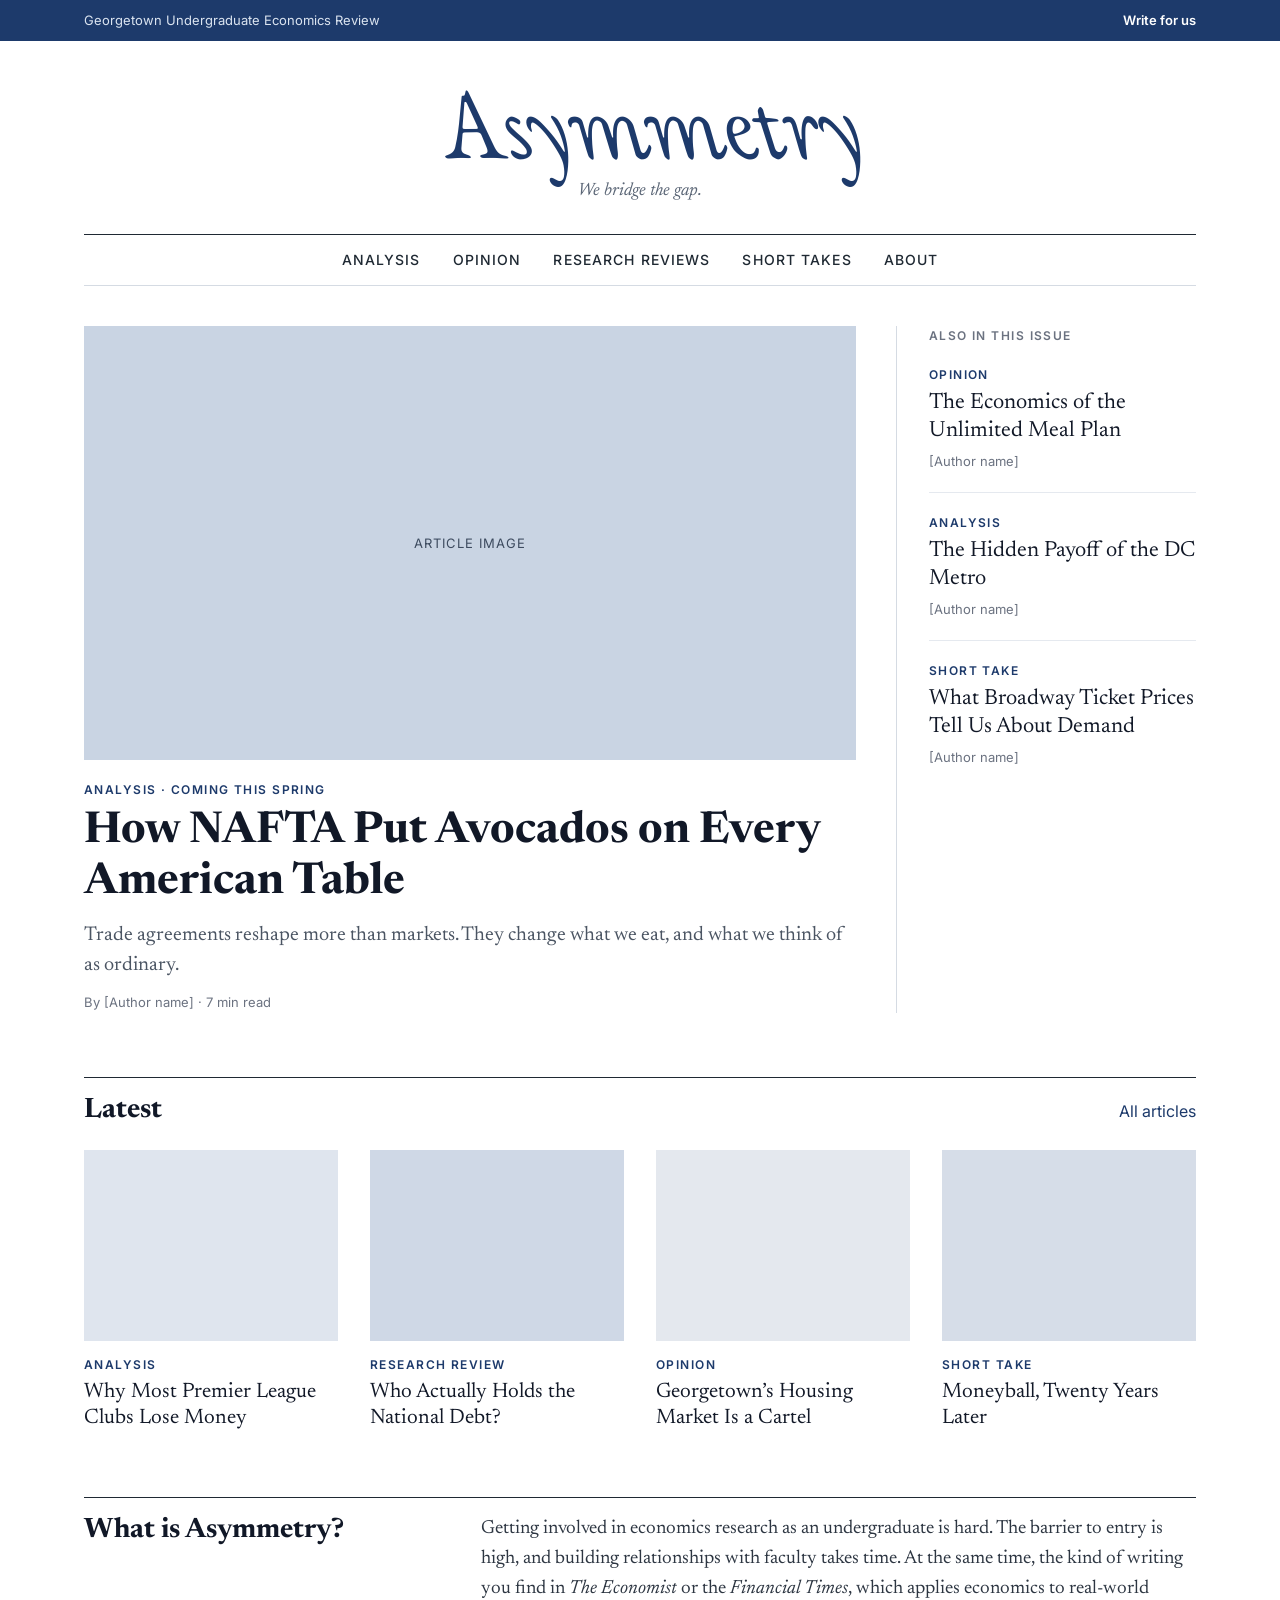
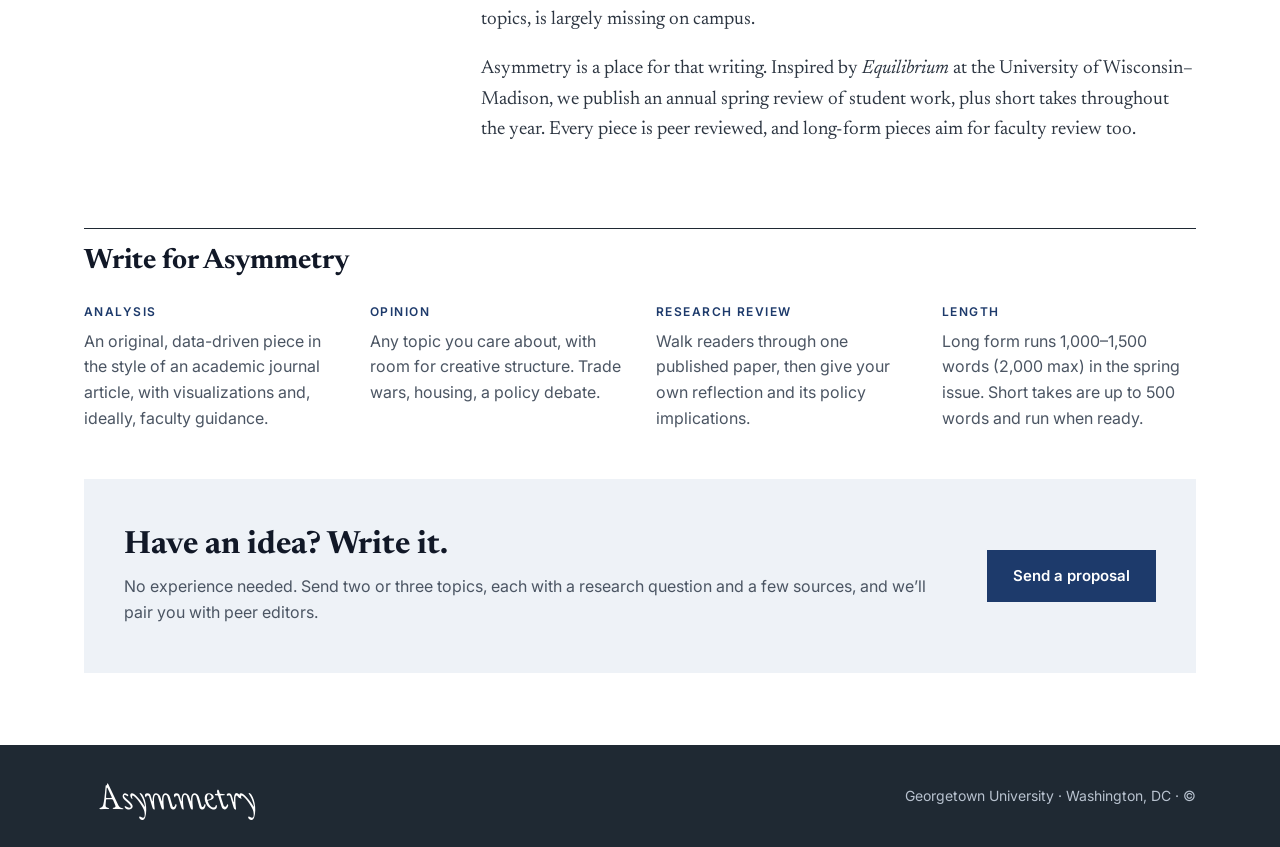
==== index.html @ e649bfc7 "Set logo in EB Garamond italic, slanted left Co-Authored-By: Claude Opus 5.5 (1M context) <noreply@a" ====
<!doctype html>
<html lang="en">
<head>
  <meta charset="utf-8">
  <meta name="viewport" content="width=device-width, initial-scale=1">
  <title>Asymmetry | Georgetown Undergraduate Economics Review</title>
  <meta name="description" content="Asymmetry is Georgetown's undergraduate economics review: non-technical, relatable writing on the economics of everyday life.">
  <link rel="preconnect" href="https://fonts.googleapis.com">
  <link rel="preconnect" href="https://fonts.gstatic.com" crossorigin>
  <link href="https://fonts.googleapis.com/css2?family=Newsreader:ital,opsz,wght@0,6..72,400;0,6..72,600;0,6..72,700;1,6..72,400&family=Inter:wght@400;500;600&family=EB+Garamond:ital,wght@1,400;1,500&display=swap" rel="stylesheet">
  <link rel="stylesheet" href="assets/style.css">
  <link rel="icon" href="assets/favicon.svg" type="image/svg+xml">
</head>
<body>
  <div class="topbar">
    <div class="wrap topbar-inner">
      <span>Georgetown Undergraduate Economics Review</span>
      <a href="#write">Write for us</a>
    </div>
  </div>

  <header class="masthead">
    <div class="wrap">
      <a class="logo" href="#top" aria-label="Asymmetry home"><span>Asymmetry</span></a>
      <p class="tagline">We bridge the gap.</p>
      <nav class="sections" aria-label="Sections">
        <a href="#latest">Analysis</a>
        <a href="#latest">Opinion</a>
        <a href="#latest">Research Reviews</a>
        <a href="#latest">Short Takes</a>
        <a href="#about">About</a>
      </nav>
    </div>
  </header>

  <main id="top" class="wrap">
    <section class="lead">
      <article class="lead-story">
        <div class="img-placeholder wide">Article image</div>
        <p class="kicker">Analysis · Coming this spring</p>
        <h1>How NAFTA Put Avocados on Every American Table</h1>
        <p class="dek">Trade agreements reshape more than markets. They change what we eat, and what we think of as ordinary.</p>
        <p class="byline">By [Author name] · 7 min read</p>
      </article>
      <aside class="also">
        <p class="label">Also in this issue</p>
        <a href="#latest" class="also-item">
          <span class="kicker">Opinion</span>
          <span class="headline">The Economics of the Unlimited Meal Plan</span>
          <span class="byline">[Author name]</span>
        </a>
        <a href="#latest" class="also-item">
          <span class="kicker">Analysis</span>
          <span class="headline">The Hidden Payoff of the DC Metro</span>
          <span class="byline">[Author name]</span>
        </a>
        <a href="#latest" class="also-item">
          <span class="kicker">Short Take</span>
          <span class="headline">What Broadway Ticket Prices Tell Us About Demand</span>
          <span class="byline">[Author name]</span>
        </a>
      </aside>
    </section>

    <section id="latest" class="block">
      <div class="block-head">
        <h2>Latest</h2>
        <a href="#latest">All articles</a>
      </div>
      <div class="grid4">
        <a href="#latest" class="card">
          <div class="img-placeholder" style="background:#dfe5ee"></div>
          <span class="kicker">Analysis</span>
          <span class="headline">Why Most Premier League Clubs Lose Money</span>
        </a>
        <a href="#latest" class="card">
          <div class="img-placeholder" style="background:#cfd8e6"></div>
          <span class="kicker">Research Review</span>
          <span class="headline">Who Actually Holds the National Debt?</span>
        </a>
        <a href="#latest" class="card">
          <div class="img-placeholder" style="background:#e4e8ee"></div>
          <span class="kicker">Opinion</span>
          <span class="headline">Georgetown’s Housing Market Is a Cartel</span>
        </a>
        <a href="#latest" class="card">
          <div class="img-placeholder" style="background:#d6dde8"></div>
          <span class="kicker">Short Take</span>
          <span class="headline">Moneyball, Twenty Years Later</span>
        </a>
      </div>
    </section>

    <section id="about" class="block about">
      <h2>What is Asymmetry?</h2>
      <div class="prose">
        <p>Getting involved in economics research as an undergraduate is hard. The barrier to entry is high, and building relationships with faculty takes time. At the same time, the kind of writing you find in <em>The Economist</em> or the <em>Financial Times</em>, which applies economics to real-world topics, is largely missing on campus.</p>
        <p>Asymmetry is a place for that writing. Inspired by <em>Equilibrium</em> at the University of Wisconsin–Madison, we publish an annual spring review of student work, plus short takes throughout the year. Every piece is peer reviewed, and long-form pieces aim for faculty review too.</p>
      </div>
    </section>

    <section id="write" class="block">
      <div class="block-head"><h2>Write for Asymmetry</h2></div>
      <div class="types">
        <div>
          <p class="kicker">Analysis</p>
          <p>An original, data-driven piece in the style of an academic journal article, with visualizations and, ideally, faculty guidance.</p>
        </div>
        <div>
          <p class="kicker">Opinion</p>
          <p>Any topic you care about, with room for creative structure. Trade wars, housing, a policy debate.</p>
        </div>
        <div>
          <p class="kicker">Research Review</p>
          <p>Walk readers through one published paper, then give your own reflection and its policy implications.</p>
        </div>
        <div>
          <p class="kicker">Length</p>
          <p>Long form runs 1,000–1,500 words (2,000 max) in the spring issue. Short takes are up to 500 words and run when ready.</p>
        </div>
      </div>
      <div class="cta">
        <div>
          <h3>Have an idea? Write it.</h3>
          <p>No experience needed. Send two or three topics, each with a research question and a few sources, and we’ll pair you with peer editors.</p>
        </div>
        <a class="btn" href="mailto:fmb48@georgetown.edu?subject=Asymmetry%20proposal">Send a proposal</a>
      </div>
    </section>
  </main>

  <footer class="footer">
    <div class="wrap footer-inner">
      <span class="logo logo-small"><span>Asymmetry</span></span>
      <span>Georgetown University · Washington, DC · &copy; <span id="year"></span></span>
    </div>
  </footer>

  <script src="assets/main.js"></script>
</body>
</html>
---- assets/style.css ----
:root {
  --navy: #1d3a6b;
  --ink: #111827;
  --text: #1f2933;
  --muted: #4b5563;
  --soft: #6b7280;
  --line: #d5dbe3;
  --line-soft: #e5e9ef;
  --wash: #eef2f7;
  --charcoal: #1f2933;
  --serif: "Newsreader", Georgia, serif;
  --sans: "Inter", system-ui, -apple-system, sans-serif;
  --logo: "EB Garamond", Garamond, Georgia, serif;
}

* { box-sizing: border-box; }
html { scroll-behavior: smooth; }
body { margin: 0; background: #fff; color: var(--text); font-family: var(--sans); line-height: 1.6; }
a { color: var(--navy); text-decoration: none; }
a:hover { text-decoration: underline; }
h1, h2, h3 { font-family: var(--serif); color: var(--ink); line-height: 1.15; }

.wrap { max-width: 1160px; margin: 0 auto; padding: 0 24px; }

/* Top bar */
.topbar { background: var(--navy); color: #dbe4f0; font-size: 13px; }
.topbar-inner { display: flex; justify-content: space-between; flex-wrap: wrap; gap: 8px; padding-top: 10px; padding-bottom: 10px; }
.topbar a { color: #fff; font-weight: 600; }

/* Masthead */
.masthead { text-align: center; padding-top: 32px; }
.logo {
  display: inline-block;
  font-family: var(--logo);
  font-style: italic;
  font-weight: 400;
  font-size: clamp(64px, 11vw, 100px);
  line-height: 1;
  letter-spacing: -0.01em;
  color: var(--navy);
  text-decoration: none !important;
}
.tagline { font-family: var(--serif); font-style: italic; color: #5b6676; font-size: 18px; margin: 4px 0 0; }
.sections {
  margin-top: 28px; padding: 14px 0;
  border-top: 1px solid var(--charcoal); border-bottom: 1px solid var(--line);
  display: flex; justify-content: center; flex-wrap: wrap; gap: 8px 32px;
  font-size: 14px; font-weight: 500; text-transform: uppercase; letter-spacing: .08em;
}
.sections a { color: var(--text); }

/* Shared bits */
.kicker { display: block; font-size: 12px; font-weight: 600; letter-spacing: .12em; text-transform: uppercase; color: var(--navy); margin: 0; }
.byline { display: block; font-size: 13px; color: var(--soft); margin: 0; }
.headline { display: block; font-family: var(--serif); color: var(--ink); line-height: 1.25; margin-top: 6px; }
.img-placeholder {
  background: #c9d4e3; aspect-ratio: 4 / 3;
  display: flex; align-items: center; justify-content: center;
  color: #3d4b5f; font-size: 13px; letter-spacing: .08em; text-transform: uppercase;
}
.img-placeholder.wide { aspect-ratio: 16 / 9; }

/* Lead */
.lead { display: flex; flex-wrap: wrap; gap: 40px; padding-top: 40px; }
.lead-story { flex: 999 1 560px; min-width: 0; }
.lead-story .kicker { margin-top: 20px; }
.lead-story h1 { font-size: clamp(32px, 4.5vw, 44px); margin: 8px 0 12px; }
.dek { font-family: var(--serif); font-size: 20px; line-height: 1.5; color: var(--muted); margin: 0 0 12px; }
.also { flex: 1 1 300px; min-width: 0; border-left: 1px solid var(--line); padding-left: 32px; display: flex; flex-direction: column; gap: 20px; }
.also .label { font-size: 12px; font-weight: 600; letter-spacing: .12em; text-transform: uppercase; color: var(--soft); margin: 0; }
.also-item { display: block; padding-bottom: 20px; border-bottom: 1px solid var(--line-soft); }
.also-item:last-child { border-bottom: 0; }
.also-item .headline { font-size: 22px; }
.also-item .byline { margin-top: 6px; }

/* Blocks */
.block { margin-top: 64px; border-top: 1px solid var(--charcoal); padding-top: 16px; }
.block-head { display: flex; justify-content: space-between; align-items: baseline; flex-wrap: wrap; gap: 8px; }
.block h2 { font-size: 28px; margin: 0; }
.grid4 { display: grid; grid-template-columns: repeat(auto-fit, minmax(240px, 1fr)); gap: 32px; margin-top: 24px; }
.card .kicker { margin-top: 14px; }
.card .headline { font-size: 21px; }

.about { display: grid; grid-template-columns: 1fr 2fr; gap: 40px; }
.prose { font-family: var(--serif); font-size: 19px; line-height: 1.6; color: #2d3642; }
.prose p { margin: 0 0 1em; }

.types { display: grid; grid-template-columns: repeat(auto-fit, minmax(230px, 1fr)); gap: 32px; margin-top: 24px; }
.types p:not(.kicker) { margin: 8px 0 0; color: var(--muted); }

.cta { margin-top: 48px; background: var(--wash); padding: 48px 40px; display: flex; flex-wrap: wrap; gap: 24px 48px; align-items: center; }
.cta > div { flex: 999 1 420px; }
.cta h3 { font-size: 32px; margin: 0 0 10px; }
.cta p { margin: 0; color: var(--muted); }
.btn { flex: 0 0 auto; background: var(--navy); color: #fff; padding: 14px 26px; font-weight: 600; font-size: 15px; }
.btn:hover { background: #0f2347; text-decoration: none; }

/* Footer */
.footer { margin-top: 72px; background: var(--charcoal); color: #b8c2cf; font-size: 14px; }
.footer-inner { display: flex; flex-wrap: wrap; justify-content: space-between; align-items: center; gap: 16px; padding-top: 32px; padding-bottom: 32px; }
/* Garamond italic leans right; skewing it the other way makes it lean left. */
.logo span { display: inline-block; transform: skewX(34deg); padding: 0 .25em; }
.logo-small { font-size: 38px; color: #fff; }

@media (max-width: 760px) {
  .also { border-left: 0; padding-left: 0; border-top: 1px solid var(--line); padding-top: 24px; }
  .about { grid-template-columns: 1fr; gap: 8px; }
  .cta { padding: 32px 24px; }
}
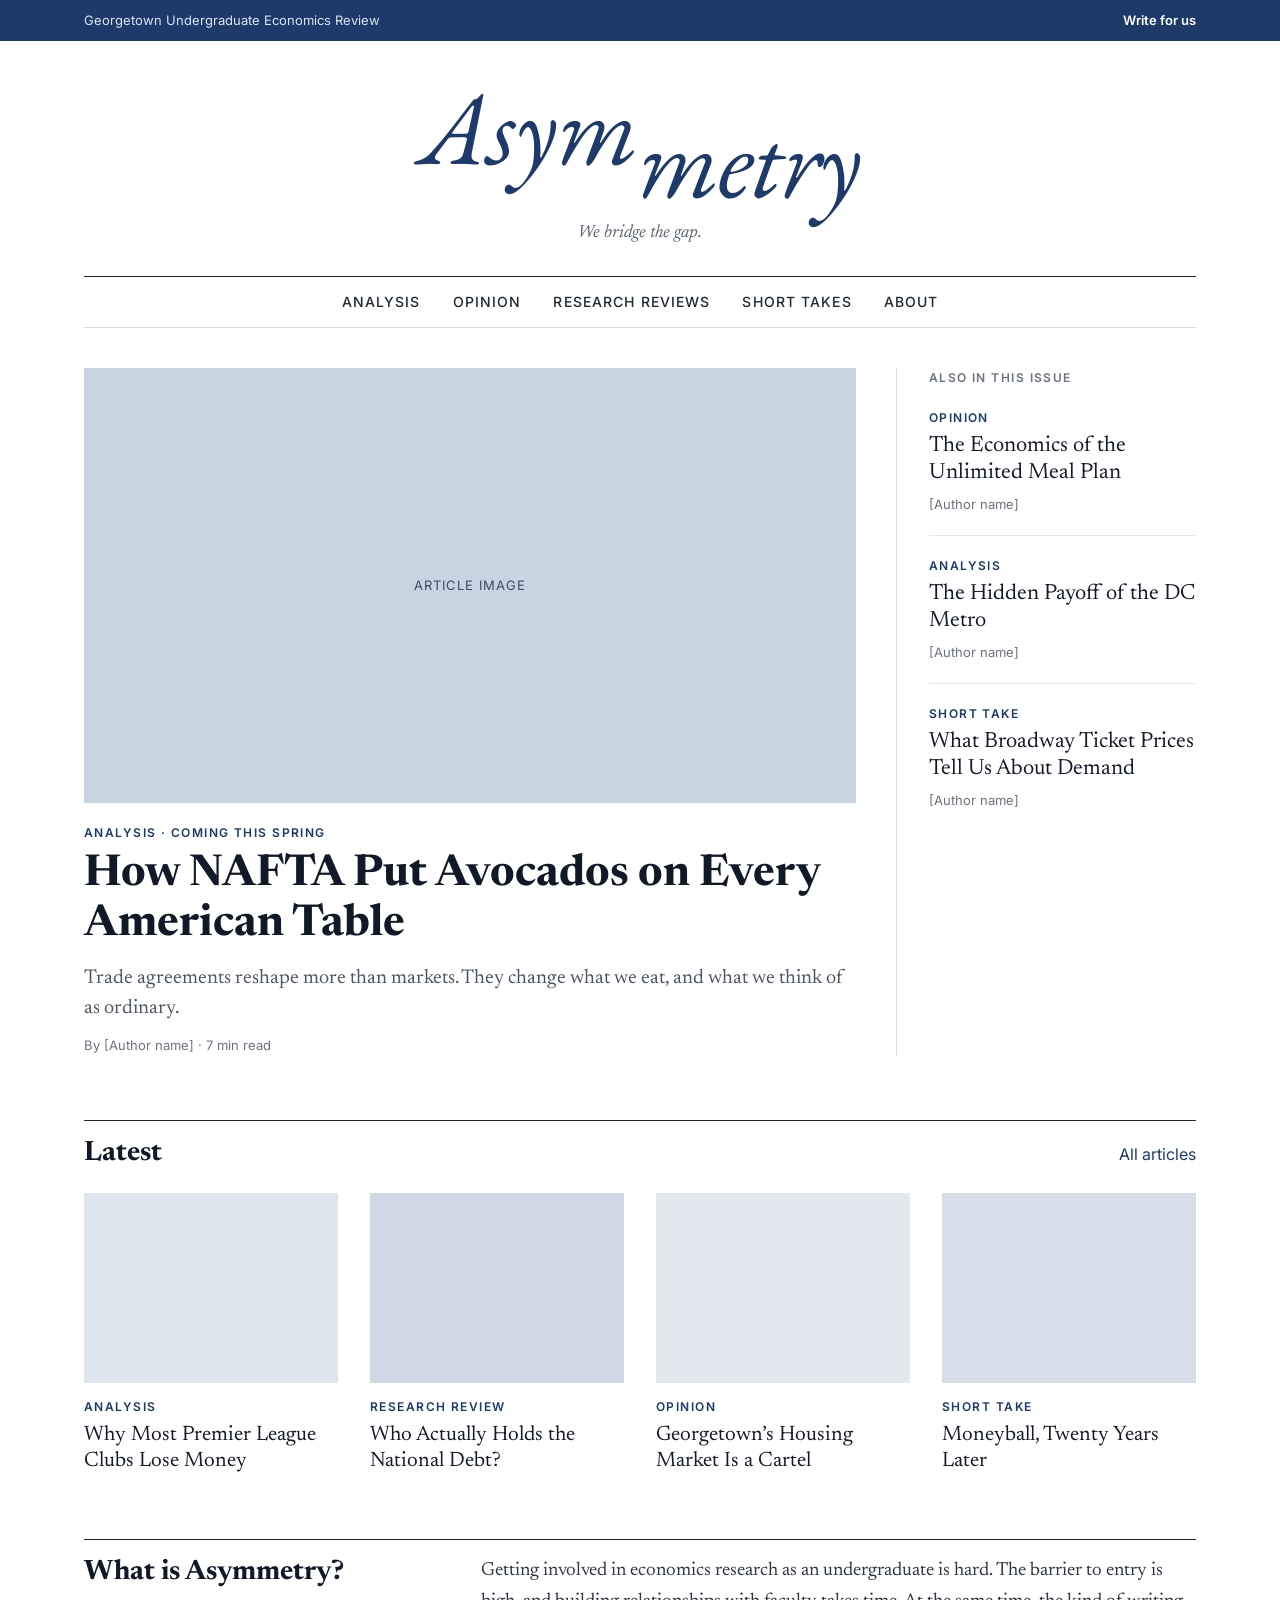
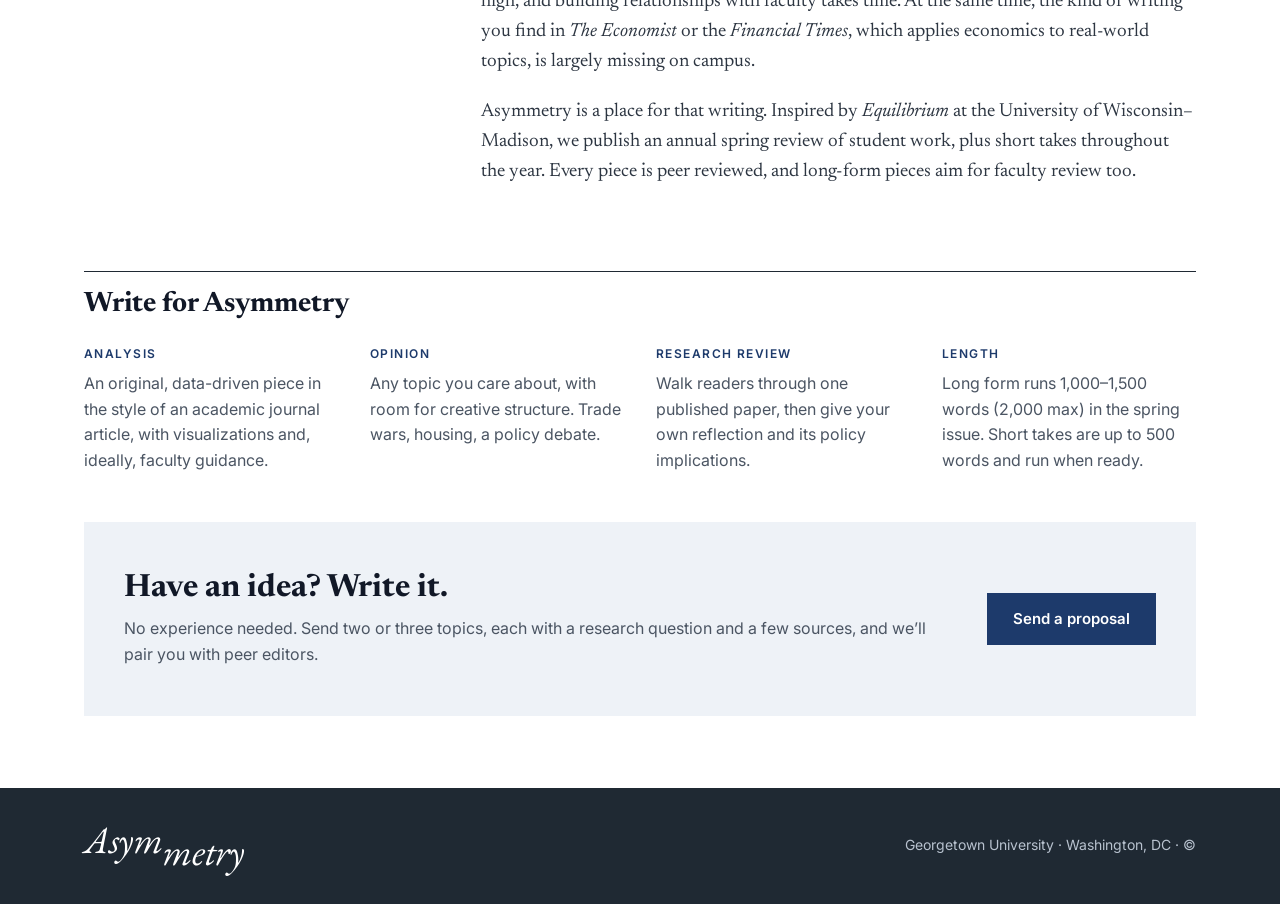
==== commit 25055f40: "Logo: upright Garamond italic with the second half dropped Co-Authored-By: Claude Opus 5.5 (1M conte" ====
--- a/index.html
+++ b/index.html
@@ -21,7 +21,7 @@
 
   <header class="masthead">
     <div class="wrap">
-      <a class="logo" href="#top" aria-label="Asymmetry home"><span>Asymmetry</span></a>
+      <a class="logo" href="#top" aria-label="Asymmetry home">Asym<span class="drop">metry</span></a>
       <p class="tagline">We bridge the gap.</p>
       <nav class="sections" aria-label="Sections">
         <a href="#latest">Analysis</a>
@@ -131,7 +131,7 @@
 
   <footer class="footer">
     <div class="wrap footer-inner">
-      <span class="logo logo-small"><span>Asymmetry</span></span>
+      <span class="logo logo-small" aria-label="Asymmetry">Asym<span class="drop">metry</span></span>
       <span>Georgetown University · Washington, DC · &copy; <span id="year"></span></span>
     </div>
   </footer>
--- a/assets/style.css
+++ b/assets/style.css
@@ -34,8 +34,8 @@
   font-family: var(--logo);
   font-style: italic;
   font-weight: 400;
-  font-size: clamp(64px, 11vw, 100px);
-  line-height: 1;
+  font-size: clamp(64px, 11vw, 104px);
+  line-height: 1.05;
   letter-spacing: -0.01em;
   color: var(--navy);
   text-decoration: none !important;
@@ -98,8 +98,8 @@
 /* Footer */
 .footer { margin-top: 72px; background: var(--charcoal); color: #b8c2cf; font-size: 14px; }
 .footer-inner { display: flex; flex-wrap: wrap; justify-content: space-between; align-items: center; gap: 16px; padding-top: 32px; padding-bottom: 32px; }
-/* Garamond italic leans right; skewing it the other way makes it lean left. */
-.logo span { display: inline-block; transform: skewX(34deg); padding: 0 .25em; }
+/* The second half of the wordmark sits a little lower: the "asymmetry". */
+.logo .drop { display: inline-block; vertical-align: -.32em; }
 .logo-small { font-size: 38px; color: #fff; }
 
 @media (max-width: 760px) {
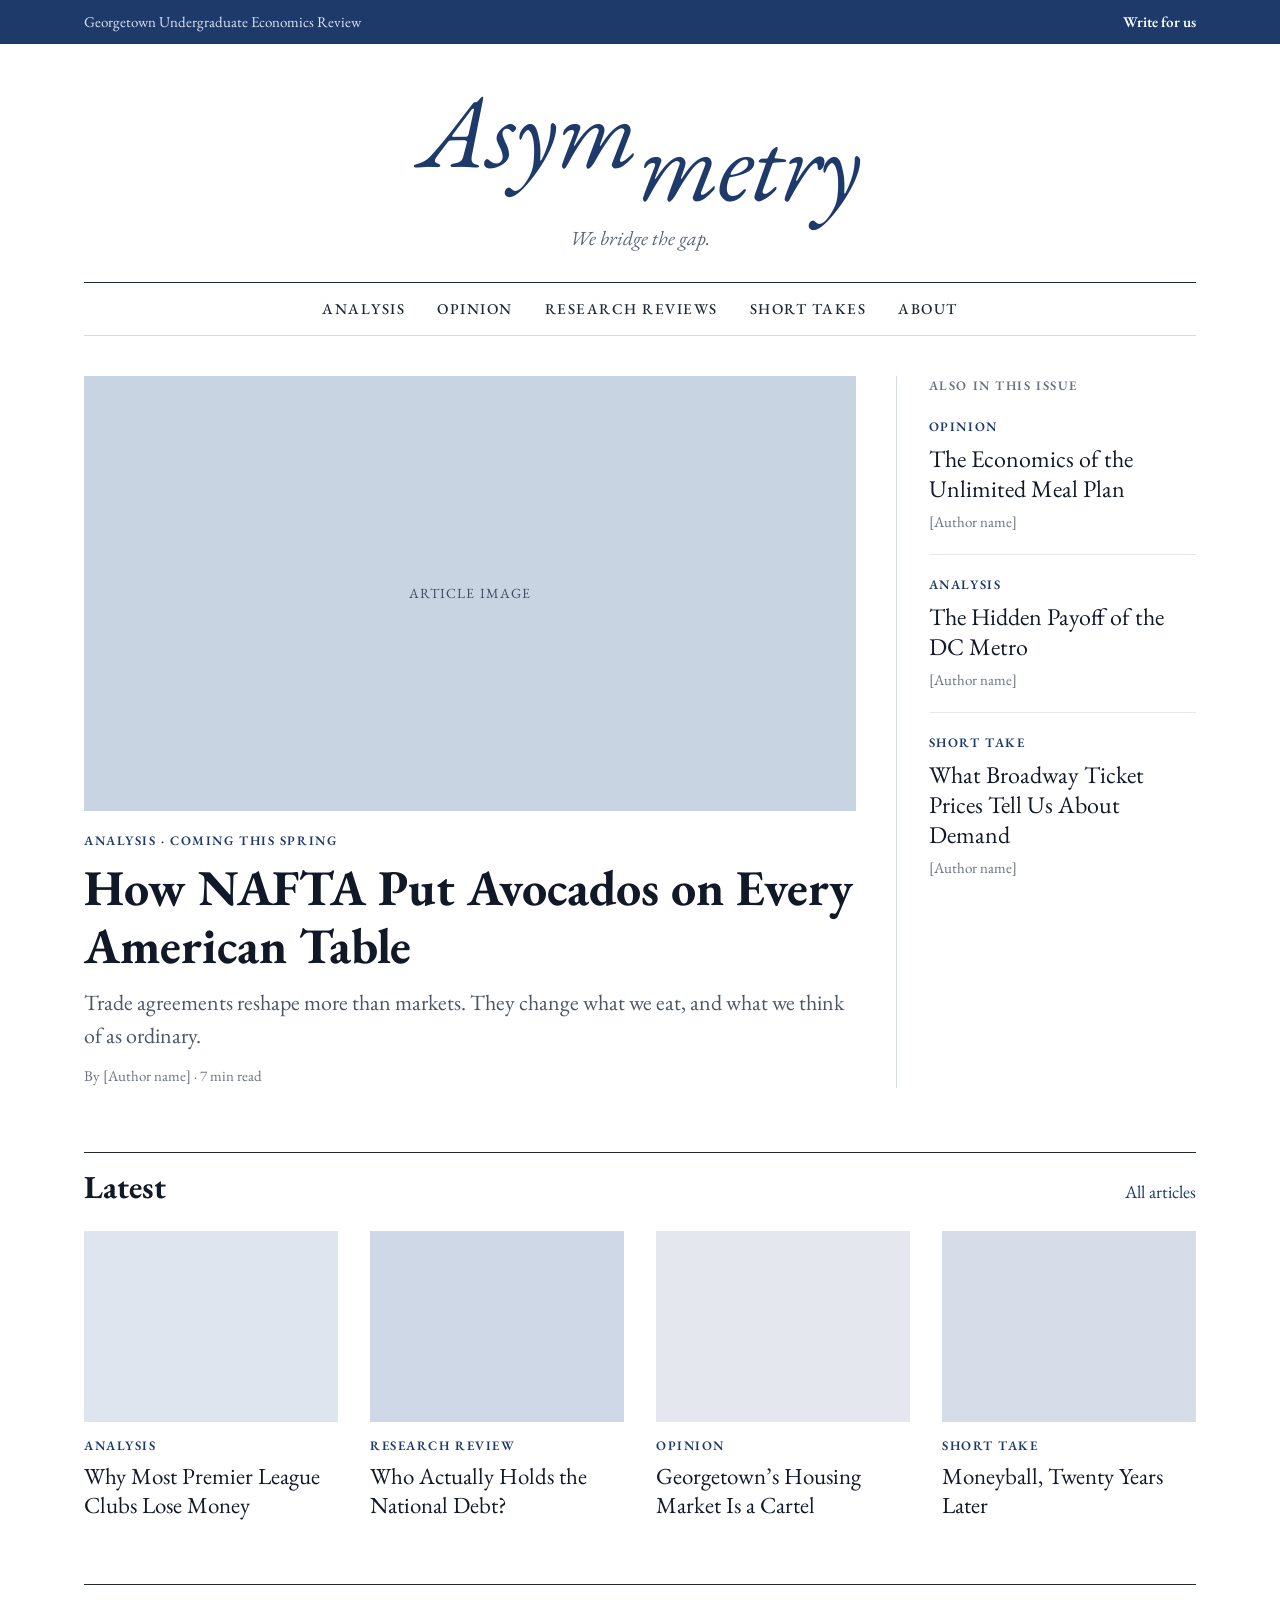
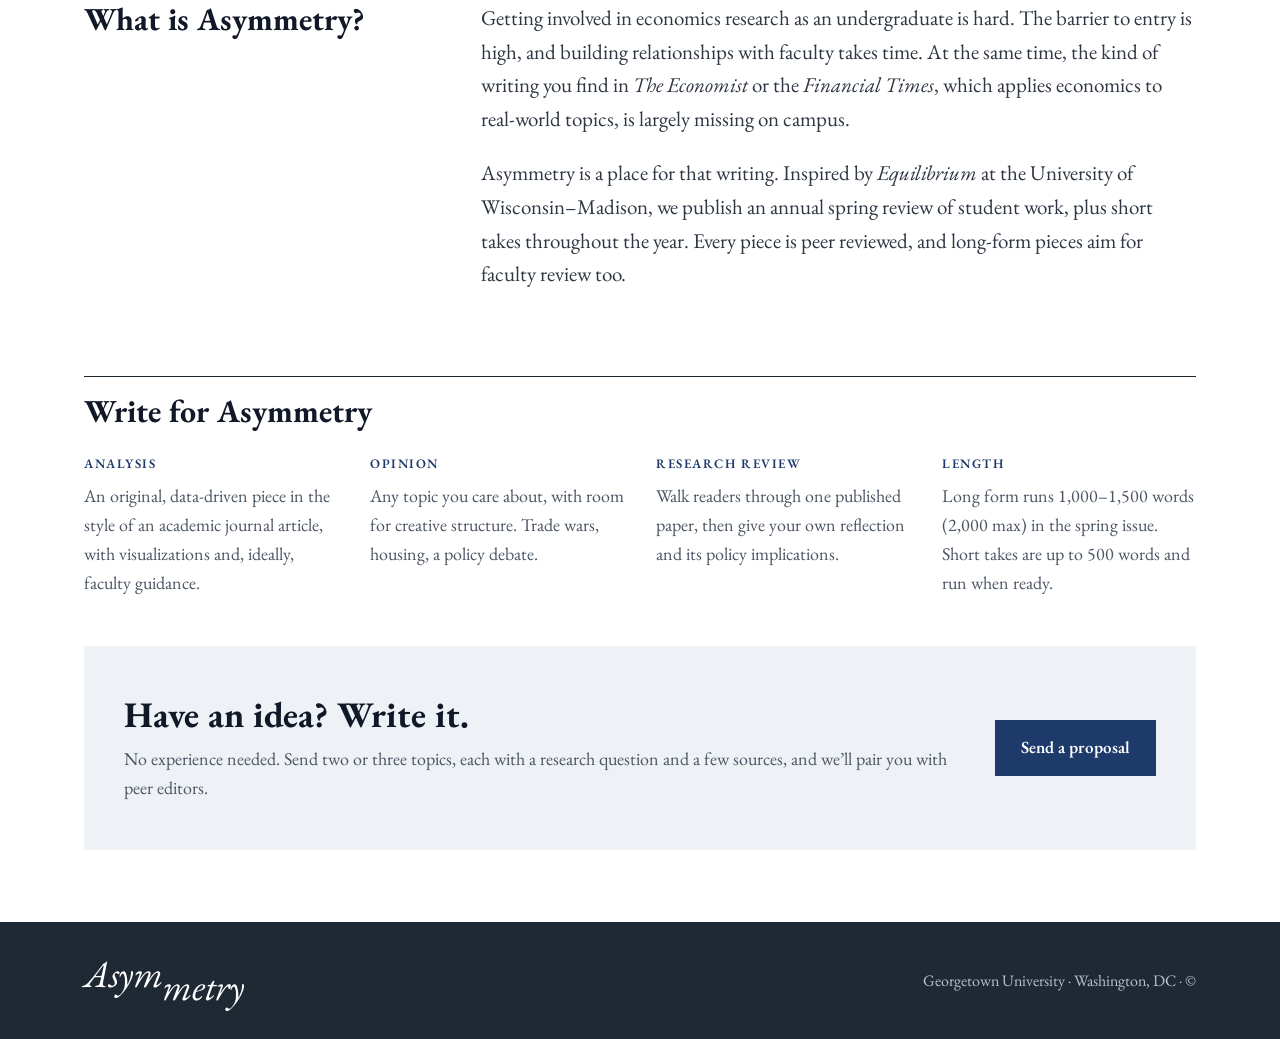
==== commit d5aa2783: "Set the whole page in EB Garamond Co-Authored-By: Claude Opus 5.5 (1M context) <noreply@anthropic.co" ====
--- a/index.html
+++ b/index.html
@@ -7,7 +7,7 @@
   <meta name="description" content="Asymmetry is Georgetown's undergraduate economics review: non-technical, relatable writing on the economics of everyday life.">
   <link rel="preconnect" href="https://fonts.googleapis.com">
   <link rel="preconnect" href="https://fonts.gstatic.com" crossorigin>
-  <link href="https://fonts.googleapis.com/css2?family=Newsreader:ital,opsz,wght@0,6..72,400;0,6..72,600;0,6..72,700;1,6..72,400&family=Inter:wght@400;500;600&family=EB+Garamond:ital,wght@1,400;1,500&display=swap" rel="stylesheet">
+  <link href="https://fonts.googleapis.com/css2?family=EB+Garamond:ital,wght@0,400;0,500;0,600;0,700;1,400;1,500&display=swap" rel="stylesheet">
   <link rel="stylesheet" href="assets/style.css">
   <link rel="icon" href="assets/favicon.svg" type="image/svg+xml">
 </head>
--- a/assets/style.css
+++ b/assets/style.css
@@ -8,14 +8,13 @@
   --line-soft: #e5e9ef;
   --wash: #eef2f7;
   --charcoal: #1f2933;
-  --serif: "Newsreader", Georgia, serif;
-  --sans: "Inter", system-ui, -apple-system, sans-serif;
+  --serif: "EB Garamond", Garamond, Georgia, serif;
   --logo: "EB Garamond", Garamond, Georgia, serif;
 }
 
 * { box-sizing: border-box; }
 html { scroll-behavior: smooth; }
-body { margin: 0; background: #fff; color: var(--text); font-family: var(--sans); line-height: 1.6; }
+body { margin: 0; background: #fff; color: var(--text); font-family: var(--serif); font-size: 18px; line-height: 1.6; }
 a { color: var(--navy); text-decoration: none; }
 a:hover { text-decoration: underline; }
 h1, h2, h3 { font-family: var(--serif); color: var(--ink); line-height: 1.15; }
@@ -23,7 +22,7 @@
 .wrap { max-width: 1160px; margin: 0 auto; padding: 0 24px; }
 
 /* Top bar */
-.topbar { background: var(--navy); color: #dbe4f0; font-size: 13px; }
+.topbar { background: var(--navy); color: #dbe4f0; font-size: 15px; }
 .topbar-inner { display: flex; justify-content: space-between; flex-wrap: wrap; gap: 8px; padding-top: 10px; padding-bottom: 10px; }
 .topbar a { color: #fff; font-weight: 600; }
 
@@ -40,23 +39,23 @@
   color: var(--navy);
   text-decoration: none !important;
 }
-.tagline { font-family: var(--serif); font-style: italic; color: #5b6676; font-size: 18px; margin: 4px 0 0; }
+.tagline { font-family: var(--serif); font-style: italic; color: #5b6676; font-size: 20px; margin: 4px 0 0; }
 .sections {
   margin-top: 28px; padding: 14px 0;
   border-top: 1px solid var(--charcoal); border-bottom: 1px solid var(--line);
   display: flex; justify-content: center; flex-wrap: wrap; gap: 8px 32px;
-  font-size: 14px; font-weight: 500; text-transform: uppercase; letter-spacing: .08em;
+  font-size: 15px; font-weight: 500; text-transform: uppercase; letter-spacing: .1em;
 }
 .sections a { color: var(--text); }
 
 /* Shared bits */
-.kicker { display: block; font-size: 12px; font-weight: 600; letter-spacing: .12em; text-transform: uppercase; color: var(--navy); margin: 0; }
-.byline { display: block; font-size: 13px; color: var(--soft); margin: 0; }
+.kicker { display: block; font-size: 13px; font-weight: 600; letter-spacing: .12em; text-transform: uppercase; color: var(--navy); margin: 0; }
+.byline { display: block; font-size: 15px; color: var(--soft); margin: 0; }
 .headline { display: block; font-family: var(--serif); color: var(--ink); line-height: 1.25; margin-top: 6px; }
 .img-placeholder {
   background: #c9d4e3; aspect-ratio: 4 / 3;
   display: flex; align-items: center; justify-content: center;
-  color: #3d4b5f; font-size: 13px; letter-spacing: .08em; text-transform: uppercase;
+  color: #3d4b5f; font-size: 14px; letter-spacing: .08em; text-transform: uppercase;
 }
 .img-placeholder.wide { aspect-ratio: 16 / 9; }
 
@@ -64,25 +63,25 @@
 .lead { display: flex; flex-wrap: wrap; gap: 40px; padding-top: 40px; }
 .lead-story { flex: 999 1 560px; min-width: 0; }
 .lead-story .kicker { margin-top: 20px; }
-.lead-story h1 { font-size: clamp(32px, 4.5vw, 44px); margin: 8px 0 12px; }
-.dek { font-family: var(--serif); font-size: 20px; line-height: 1.5; color: var(--muted); margin: 0 0 12px; }
+.lead-story h1 { font-size: clamp(34px, 5vw, 50px); margin: 8px 0 12px; }
+.dek { font-family: var(--serif); font-size: 22px; line-height: 1.5; color: var(--muted); margin: 0 0 12px; }
 .also { flex: 1 1 300px; min-width: 0; border-left: 1px solid var(--line); padding-left: 32px; display: flex; flex-direction: column; gap: 20px; }
-.also .label { font-size: 12px; font-weight: 600; letter-spacing: .12em; text-transform: uppercase; color: var(--soft); margin: 0; }
+.also .label { font-size: 13px; font-weight: 600; letter-spacing: .12em; text-transform: uppercase; color: var(--soft); margin: 0; }
 .also-item { display: block; padding-bottom: 20px; border-bottom: 1px solid var(--line-soft); }
 .also-item:last-child { border-bottom: 0; }
-.also-item .headline { font-size: 22px; }
+.also-item .headline { font-size: 24px; }
 .also-item .byline { margin-top: 6px; }
 
 /* Blocks */
 .block { margin-top: 64px; border-top: 1px solid var(--charcoal); padding-top: 16px; }
 .block-head { display: flex; justify-content: space-between; align-items: baseline; flex-wrap: wrap; gap: 8px; }
-.block h2 { font-size: 28px; margin: 0; }
+.block h2 { font-size: 32px; margin: 0; }
 .grid4 { display: grid; grid-template-columns: repeat(auto-fit, minmax(240px, 1fr)); gap: 32px; margin-top: 24px; }
 .card .kicker { margin-top: 14px; }
-.card .headline { font-size: 21px; }
+.card .headline { font-size: 23px; }
 
 .about { display: grid; grid-template-columns: 1fr 2fr; gap: 40px; }
-.prose { font-family: var(--serif); font-size: 19px; line-height: 1.6; color: #2d3642; }
+.prose { font-family: var(--serif); font-size: 21px; line-height: 1.6; color: #2d3642; }
 .prose p { margin: 0 0 1em; }
 
 .types { display: grid; grid-template-columns: repeat(auto-fit, minmax(230px, 1fr)); gap: 32px; margin-top: 24px; }
@@ -90,13 +89,13 @@
 
 .cta { margin-top: 48px; background: var(--wash); padding: 48px 40px; display: flex; flex-wrap: wrap; gap: 24px 48px; align-items: center; }
 .cta > div { flex: 999 1 420px; }
-.cta h3 { font-size: 32px; margin: 0 0 10px; }
+.cta h3 { font-size: 36px; margin: 0 0 10px; }
 .cta p { margin: 0; color: var(--muted); }
-.btn { flex: 0 0 auto; background: var(--navy); color: #fff; padding: 14px 26px; font-weight: 600; font-size: 15px; }
+.btn { flex: 0 0 auto; background: var(--navy); color: #fff; padding: 14px 26px; font-weight: 600; font-size: 17px; }
 .btn:hover { background: #0f2347; text-decoration: none; }
 
 /* Footer */
-.footer { margin-top: 72px; background: var(--charcoal); color: #b8c2cf; font-size: 14px; }
+.footer { margin-top: 72px; background: var(--charcoal); color: #b8c2cf; font-size: 16px; }
 .footer-inner { display: flex; flex-wrap: wrap; justify-content: space-between; align-items: center; gap: 16px; padding-top: 32px; padding-bottom: 32px; }
 /* The second half of the wordmark sits a little lower: the "asymmetry". */
 .logo .drop { display: inline-block; vertical-align: -.32em; }
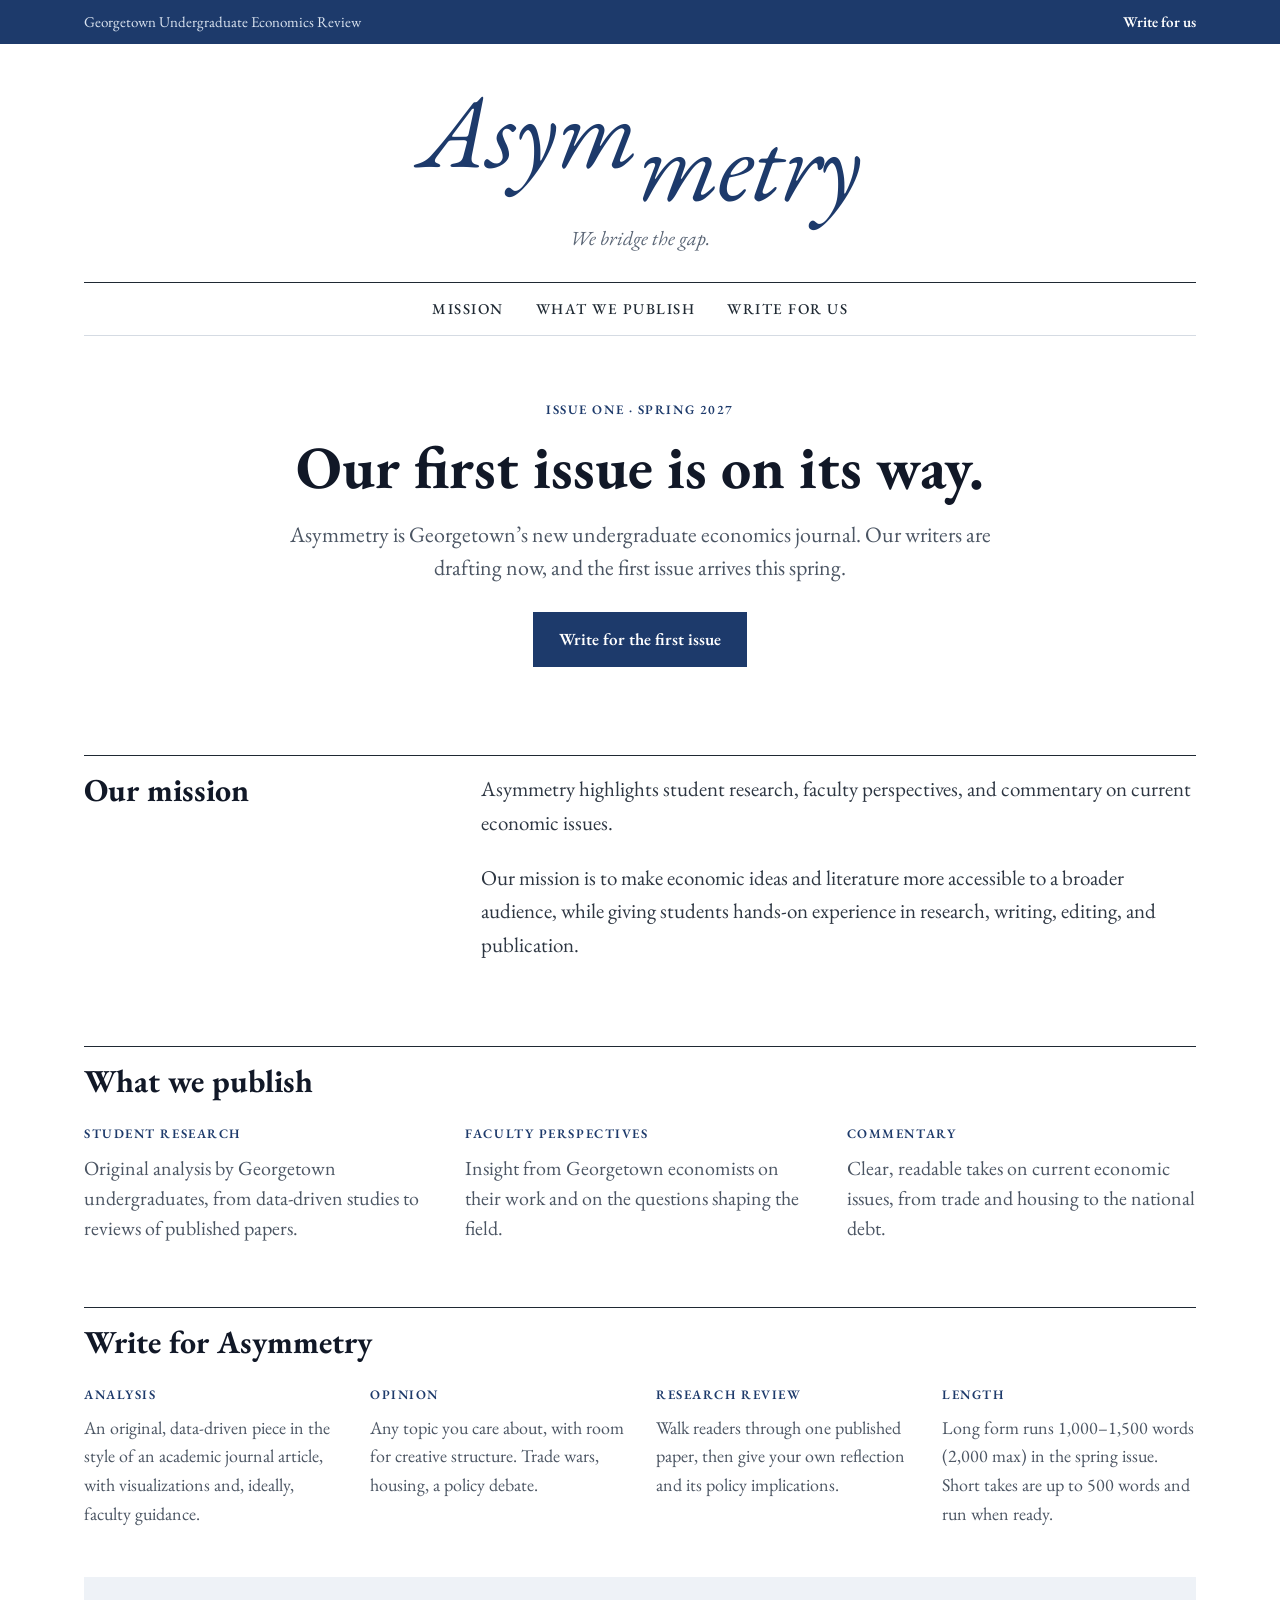
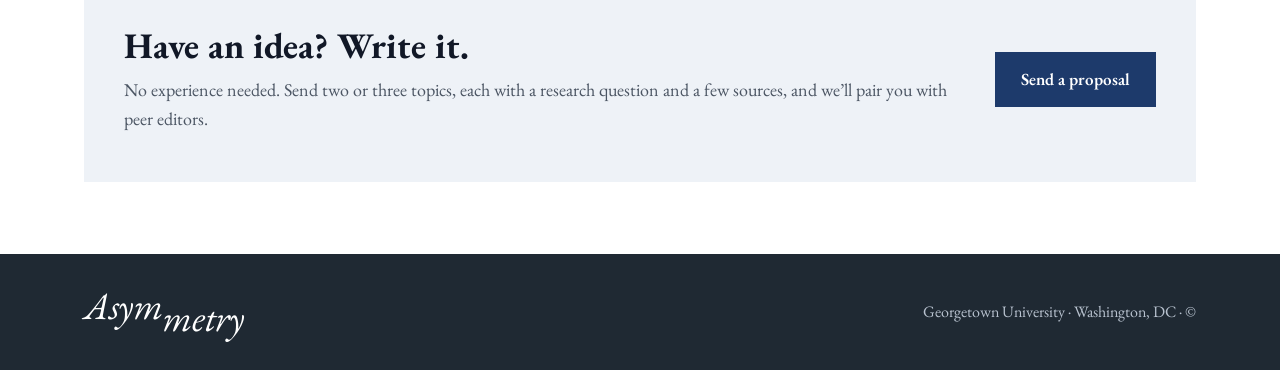
==== commit 6f38a70f: "Turn homepage into a launch page with the journal's mission Co-Authored-By: Claude Opus 5.5 (1M cont" ====
--- a/index.html
+++ b/index.html
@@ -4,7 +4,7 @@
   <meta charset="utf-8">
   <meta name="viewport" content="width=device-width, initial-scale=1">
   <title>Asymmetry | Georgetown Undergraduate Economics Review</title>
-  <meta name="description" content="Asymmetry is Georgetown's undergraduate economics review: non-technical, relatable writing on the economics of everyday life.">
+  <meta name="description" content="Asymmetry is Georgetown's undergraduate economics review: student research, faculty perspectives, and commentary on current economic issues.">
   <link rel="preconnect" href="https://fonts.googleapis.com">
   <link rel="preconnect" href="https://fonts.gstatic.com" crossorigin>
   <link href="https://fonts.googleapis.com/css2?family=EB+Garamond:ital,wght@0,400;0,500;0,600;0,700;1,400;1,500&display=swap" rel="stylesheet">
@@ -24,78 +24,44 @@
       <a class="logo" href="#top" aria-label="Asymmetry home">Asym<span class="drop">metry</span></a>
       <p class="tagline">We bridge the gap.</p>
       <nav class="sections" aria-label="Sections">
-        <a href="#latest">Analysis</a>
-        <a href="#latest">Opinion</a>
-        <a href="#latest">Research Reviews</a>
-        <a href="#latest">Short Takes</a>
-        <a href="#about">About</a>
+        <a href="#mission">Mission</a>
+        <a href="#publish">What we publish</a>
+        <a href="#write">Write for us</a>
       </nav>
     </div>
   </header>
 
   <main id="top" class="wrap">
-    <section class="lead">
-      <article class="lead-story">
-        <div class="img-placeholder wide">Article image</div>
-        <p class="kicker">Analysis · Coming this spring</p>
-        <h1>How NAFTA Put Avocados on Every American Table</h1>
-        <p class="dek">Trade agreements reshape more than markets. They change what we eat, and what we think of as ordinary.</p>
-        <p class="byline">By [Author name] · 7 min read</p>
-      </article>
-      <aside class="also">
-        <p class="label">Also in this issue</p>
-        <a href="#latest" class="also-item">
-          <span class="kicker">Opinion</span>
-          <span class="headline">The Economics of the Unlimited Meal Plan</span>
-          <span class="byline">[Author name]</span>
-        </a>
-        <a href="#latest" class="also-item">
-          <span class="kicker">Analysis</span>
-          <span class="headline">The Hidden Payoff of the DC Metro</span>
-          <span class="byline">[Author name]</span>
-        </a>
-        <a href="#latest" class="also-item">
-          <span class="kicker">Short Take</span>
-          <span class="headline">What Broadway Ticket Prices Tell Us About Demand</span>
-          <span class="byline">[Author name]</span>
-        </a>
-      </aside>
+    <section class="launch">
+      <p class="kicker">Issue one · Spring 2027</p>
+      <h1>Our first issue is on its way.</h1>
+      <p class="dek">Asymmetry is Georgetown’s new undergraduate economics journal. Our writers are drafting now, and the first issue arrives this spring.</p>
+      <a class="btn" href="#write">Write for the first issue</a>
     </section>
 
-    <section id="latest" class="block">
-      <div class="block-head">
-        <h2>Latest</h2>
-        <a href="#latest">All articles</a>
-      </div>
-      <div class="grid4">
-        <a href="#latest" class="card">
-          <div class="img-placeholder" style="background:#dfe5ee"></div>
-          <span class="kicker">Analysis</span>
-          <span class="headline">Why Most Premier League Clubs Lose Money</span>
-        </a>
-        <a href="#latest" class="card">
-          <div class="img-placeholder" style="background:#cfd8e6"></div>
-          <span class="kicker">Research Review</span>
-          <span class="headline">Who Actually Holds the National Debt?</span>
-        </a>
-        <a href="#latest" class="card">
-          <div class="img-placeholder" style="background:#e4e8ee"></div>
-          <span class="kicker">Opinion</span>
-          <span class="headline">Georgetown’s Housing Market Is a Cartel</span>
-        </a>
-        <a href="#latest" class="card">
-          <div class="img-placeholder" style="background:#d6dde8"></div>
-          <span class="kicker">Short Take</span>
-          <span class="headline">Moneyball, Twenty Years Later</span>
-        </a>
+    <section id="mission" class="block about">
+      <h2>Our mission</h2>
+      <div class="prose">
+        <p>Asymmetry highlights student research, faculty perspectives, and commentary on current economic issues.</p>
+        <p>Our mission is to make economic ideas and literature more accessible to a broader audience, while giving students hands-on experience in research, writing, editing, and publication.</p>
       </div>
     </section>
 
-    <section id="about" class="block about">
-      <h2>What is Asymmetry?</h2>
-      <div class="prose">
-        <p>Getting involved in economics research as an undergraduate is hard. The barrier to entry is high, and building relationships with faculty takes time. At the same time, the kind of writing you find in <em>The Economist</em> or the <em>Financial Times</em>, which applies economics to real-world topics, is largely missing on campus.</p>
-        <p>Asymmetry is a place for that writing. Inspired by <em>Equilibrium</em> at the University of Wisconsin–Madison, we publish an annual spring review of student work, plus short takes throughout the year. Every piece is peer reviewed, and long-form pieces aim for faculty review too.</p>
+    <section id="publish" class="block">
+      <div class="block-head"><h2>What we publish</h2></div>
+      <div class="pillars">
+        <div>
+          <p class="kicker">Student research</p>
+          <p>Original analysis by Georgetown undergraduates, from data-driven studies to reviews of published papers.</p>
+        </div>
+        <div>
+          <p class="kicker">Faculty perspectives</p>
+          <p>Insight from Georgetown economists on their work and on the questions shaping the field.</p>
+        </div>
+        <div>
+          <p class="kicker">Commentary</p>
+          <p>Clear, readable takes on current economic issues, from trade and housing to the national debt.</p>
+        </div>
       </div>
     </section>
 
--- a/assets/style.css
+++ b/assets/style.css
@@ -59,6 +59,15 @@
 }
 .img-placeholder.wide { aspect-ratio: 16 / 9; }
 
+/* Launch */
+.launch { text-align: center; max-width: 760px; margin: 0 auto; padding: 64px 0 24px; }
+.launch h1 { font-size: clamp(38px, 6vw, 60px); margin: 12px 0 16px; }
+.launch .dek { margin: 0 auto 28px; }
+.launch .btn { display: inline-block; }
+
+.pillars { display: grid; grid-template-columns: repeat(auto-fit, minmax(240px, 1fr)); gap: 32px; margin-top: 24px; }
+.pillars p:not(.kicker) { margin: 8px 0 0; color: var(--muted); font-size: 20px; line-height: 1.5; }
+
 /* Lead */
 .lead { display: flex; flex-wrap: wrap; gap: 40px; padding-top: 40px; }
 .lead-story { flex: 999 1 560px; min-width: 0; }
@@ -92,7 +101,7 @@
 .cta h3 { font-size: 36px; margin: 0 0 10px; }
 .cta p { margin: 0; color: var(--muted); }
 .btn { flex: 0 0 auto; background: var(--navy); color: #fff; padding: 14px 26px; font-weight: 600; font-size: 17px; }
-.btn:hover { background: #0f2347; text-decoration: none; }
+.btn:hover { background: #0f2347; text-decoration: none; color: #fff; }
 
 /* Footer */
 .footer { margin-top: 72px; background: var(--charcoal); color: #b8c2cf; font-size: 16px; }
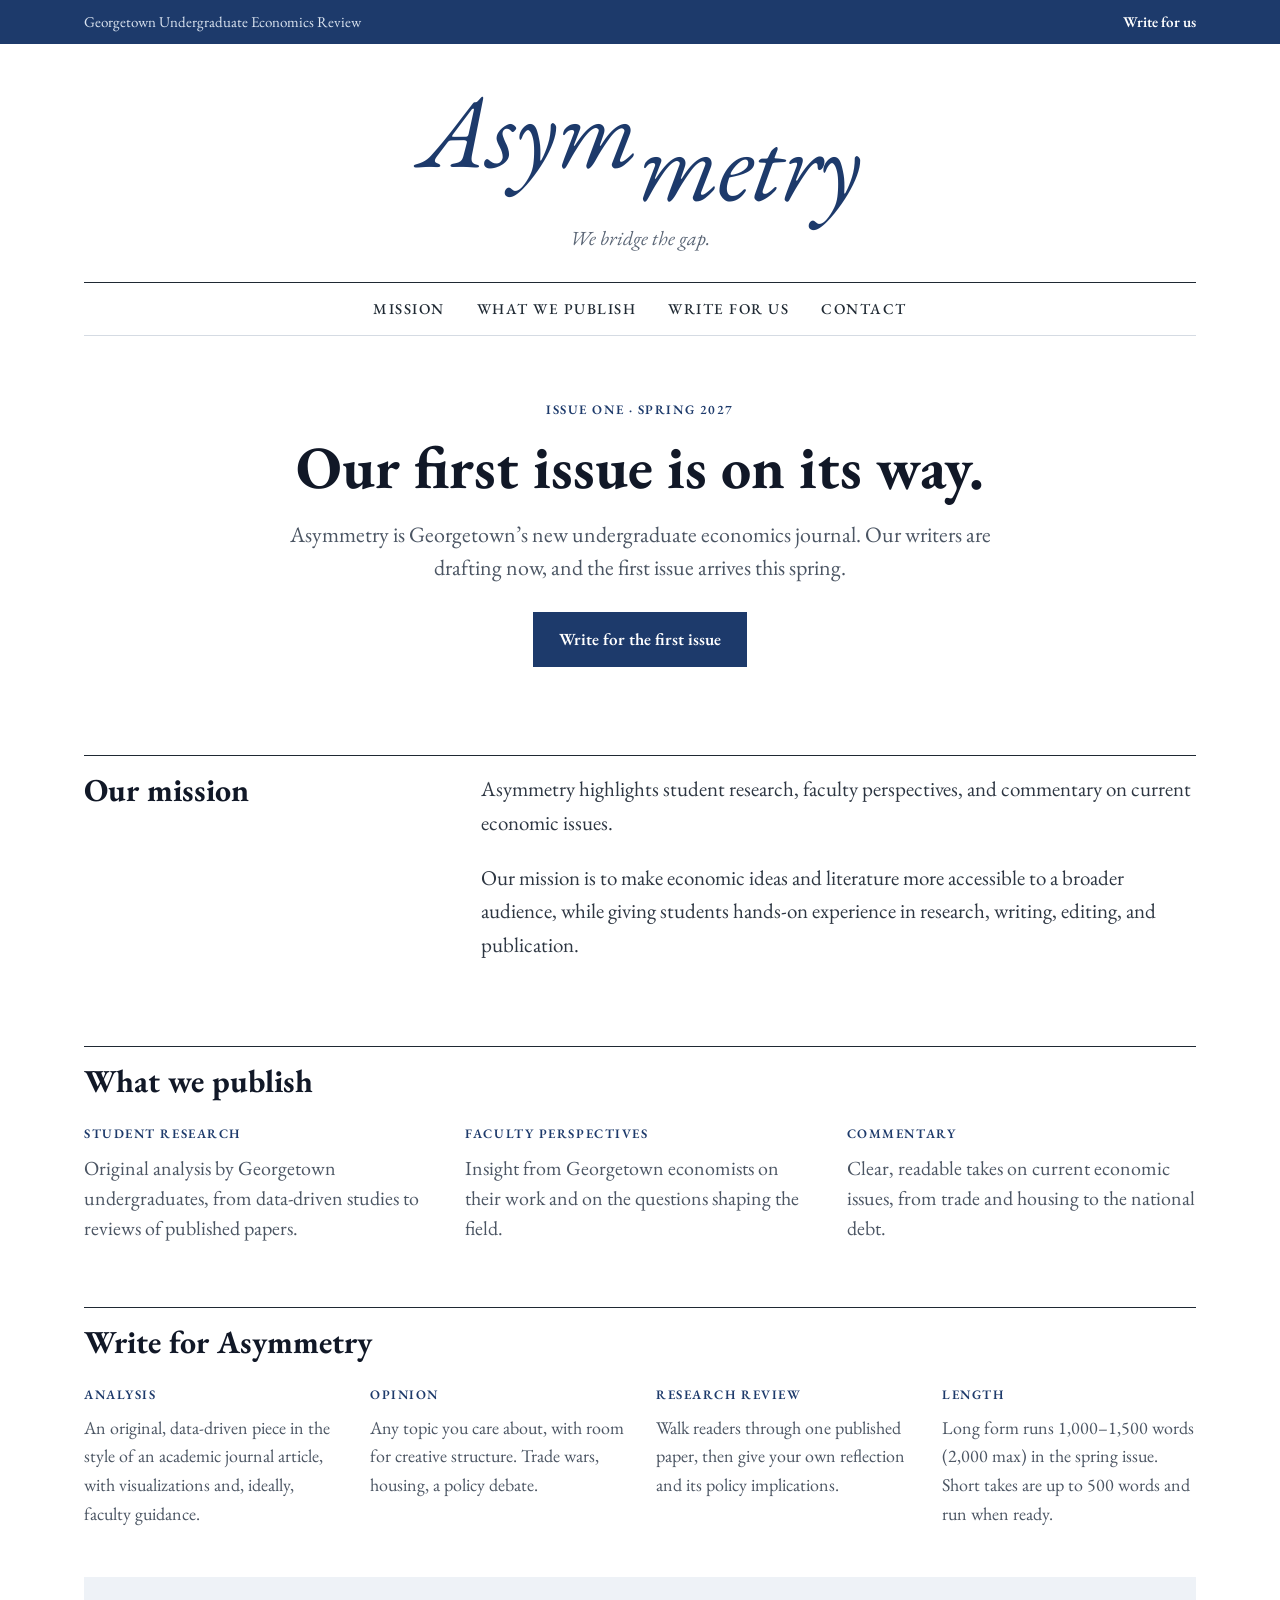
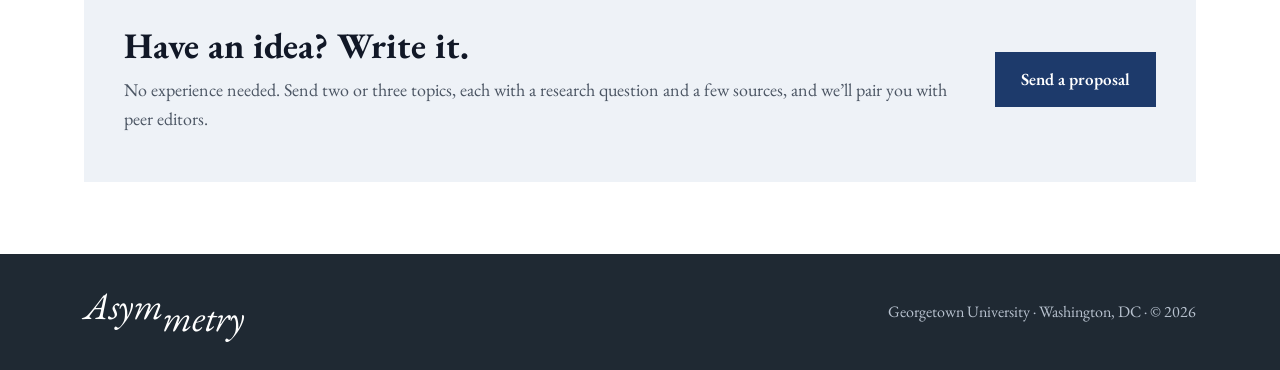
==== commit 002b7137: "Add contact page Co-Authored-By: Claude Opus 5.5 (1M context) <noreply@anthropic.com> Claude-Session" ====
--- a/index.html
+++ b/index.html
@@ -27,6 +27,7 @@
         <a href="#mission">Mission</a>
         <a href="#publish">What we publish</a>
         <a href="#write">Write for us</a>
+        <a href="contact.html">Contact</a>
       </nav>
     </div>
   </header>
--- a/assets/style.css
+++ b/assets/style.css
@@ -68,6 +68,21 @@
 .pillars { display: grid; grid-template-columns: repeat(auto-fit, minmax(240px, 1fr)); gap: 32px; margin-top: 24px; }
 .pillars p:not(.kicker) { margin: 8px 0 0; color: var(--muted); font-size: 20px; line-height: 1.5; }
 
+/* Contact */
+.sections a[aria-current] { color: var(--navy); text-decoration: underline; text-underline-offset: 6px; }
+.contact-grid { display: grid; grid-template-columns: repeat(auto-fit, minmax(240px, 1fr)); gap: 24px; margin-top: 16px; }
+.contact-card { display: flex; flex-direction: column; gap: 6px; padding: 28px; background: var(--wash); color: var(--muted); }
+.contact-card:hover { background: #e2e8f1; text-decoration: none; }
+.contact-card .headline { font-size: 26px; margin: 0; }
+.contact-form { display: flex; flex-direction: column; gap: 18px; max-width: 640px; }
+.contact-form label { display: flex; flex-direction: column; gap: 6px; font-weight: 500; color: var(--ink); }
+.contact-form input, .contact-form select, .contact-form textarea {
+  font: inherit; font-weight: 400; padding: 12px 14px; border: 1px solid var(--line); background: #fff; color: var(--text); border-radius: 0;
+}
+.contact-form input:focus, .contact-form select:focus, .contact-form textarea:focus { outline: 2px solid var(--navy); outline-offset: 1px; }
+.contact-form .btn { align-self: flex-start; border: 0; cursor: pointer; font-family: inherit; }
+.form-note { margin: 0; color: var(--soft); font-size: 16px; }
+
 /* Lead */
 .lead { display: flex; flex-wrap: wrap; gap: 40px; padding-top: 40px; }
 .lead-story { flex: 999 1 560px; min-width: 0; }
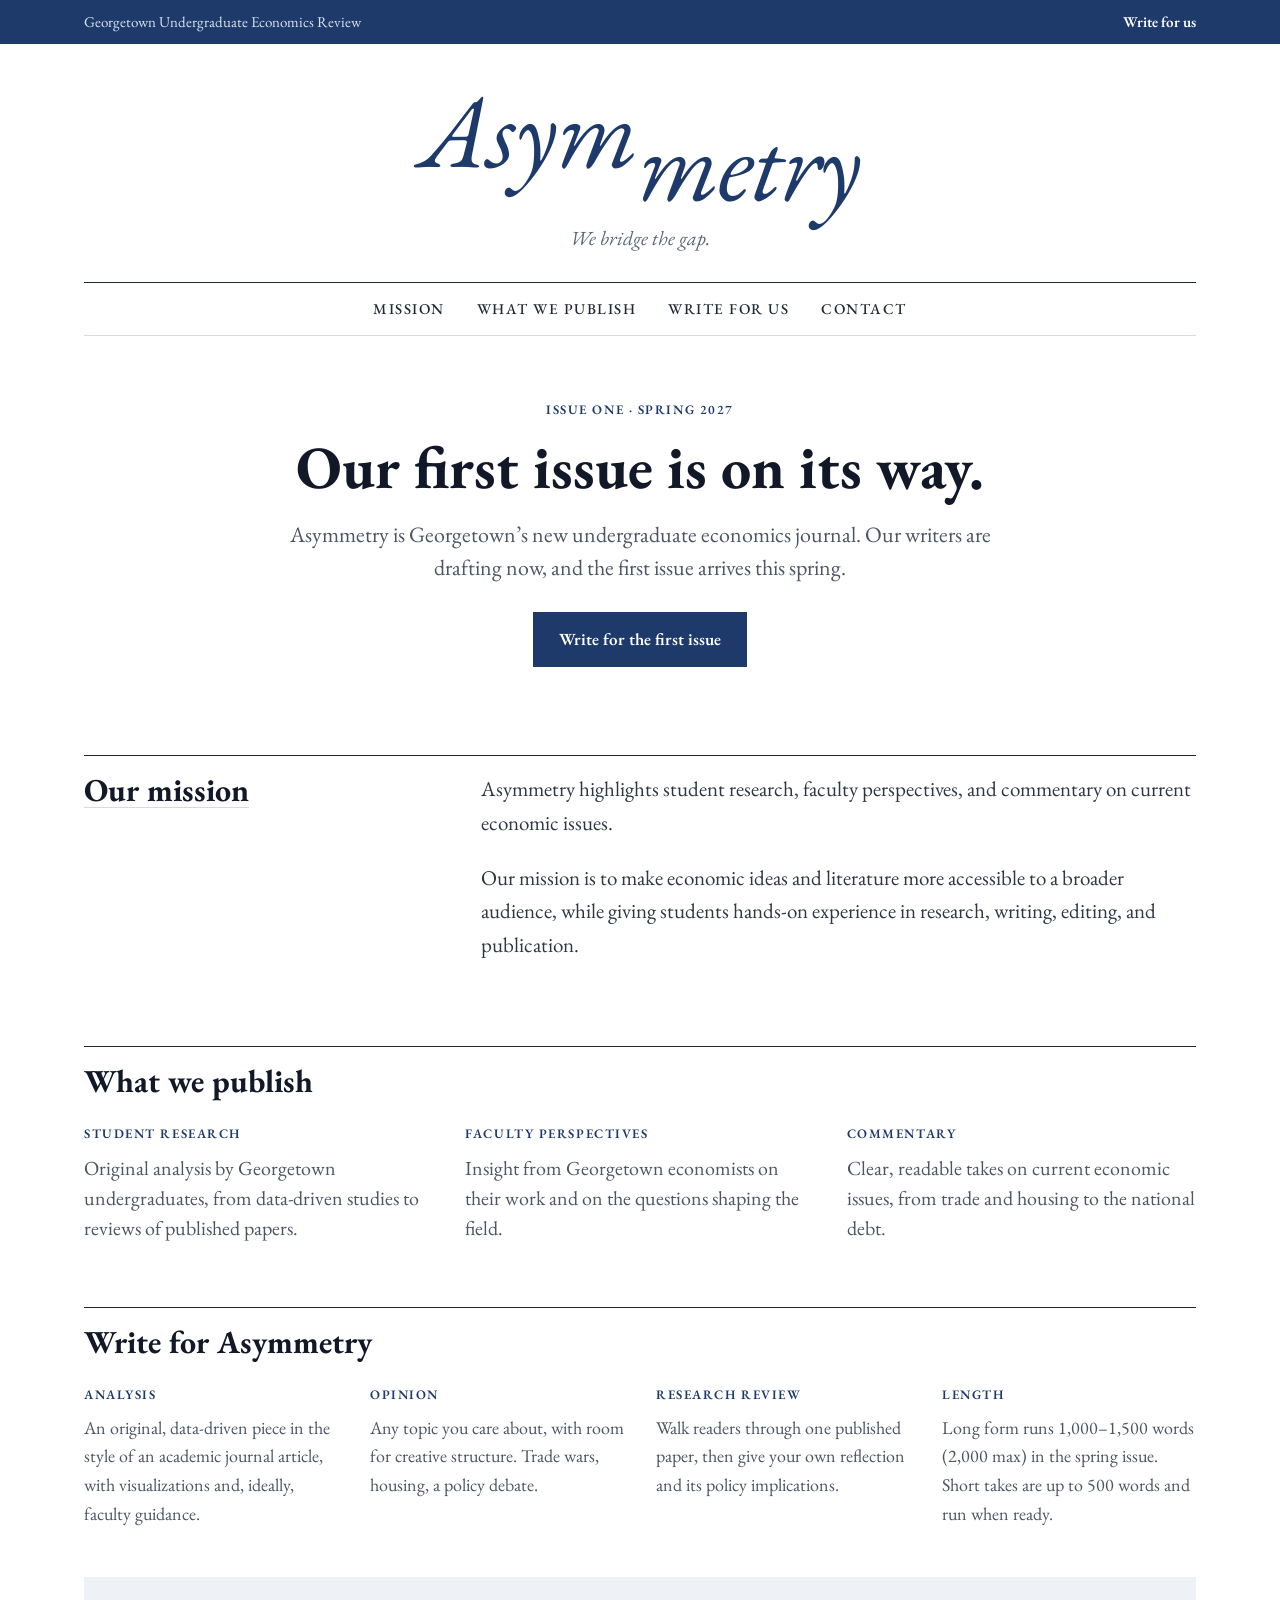
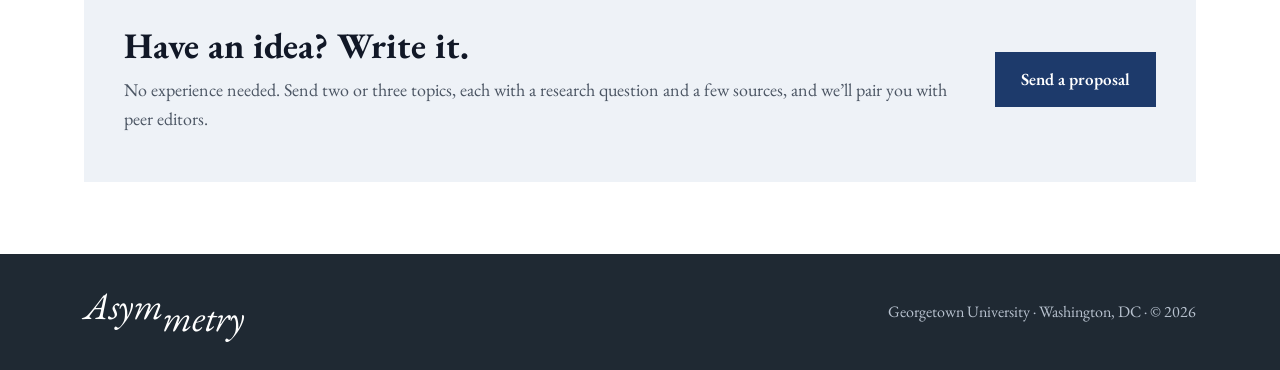
==== commit f75746b9: "Add mission page and link it from the menu and homepage Co-Authored-By: Claude Opus 5.5 <noreply@ant" ====
--- a/index.html
+++ b/index.html
@@ -24,7 +24,7 @@
       <a class="logo" href="#top" aria-label="Asymmetry home">Asym<span class="drop">metry</span></a>
       <p class="tagline">We bridge the gap.</p>
       <nav class="sections" aria-label="Sections">
-        <a href="#mission">Mission</a>
+        <a href="mission.html">Mission</a>
         <a href="#publish">What we publish</a>
         <a href="#write">Write for us</a>
         <a href="contact.html">Contact</a>
@@ -41,7 +41,7 @@
     </section>
 
     <section id="mission" class="block about">
-      <h2>Our mission</h2>
+      <h2><a href="mission.html" class="heading-link">Our mission</a></h2>
       <div class="prose">
         <p>Asymmetry highlights student research, faculty perspectives, and commentary on current economic issues.</p>
         <p>Our mission is to make economic ideas and literature more accessible to a broader audience, while giving students hands-on experience in research, writing, editing, and publication.</p>
--- a/assets/style.css
+++ b/assets/style.css
@@ -68,6 +68,10 @@
 .pillars { display: grid; grid-template-columns: repeat(auto-fit, minmax(240px, 1fr)); gap: 32px; margin-top: 24px; }
 .pillars p:not(.kicker) { margin: 8px 0 0; color: var(--muted); font-size: 20px; line-height: 1.5; }
 
+/* Heading that links to its own page */
+.heading-link { color: inherit; text-decoration: underline; text-decoration-thickness: 1px; text-underline-offset: 6px; text-decoration-color: var(--line); }
+.heading-link:hover { color: var(--navy); text-decoration-color: var(--navy); }
+
 /* Contact */
 .sections a[aria-current] { color: var(--navy); text-decoration: underline; text-underline-offset: 6px; }
 .contact-grid { display: grid; grid-template-columns: repeat(auto-fit, minmax(240px, 1fr)); gap: 24px; margin-top: 16px; }
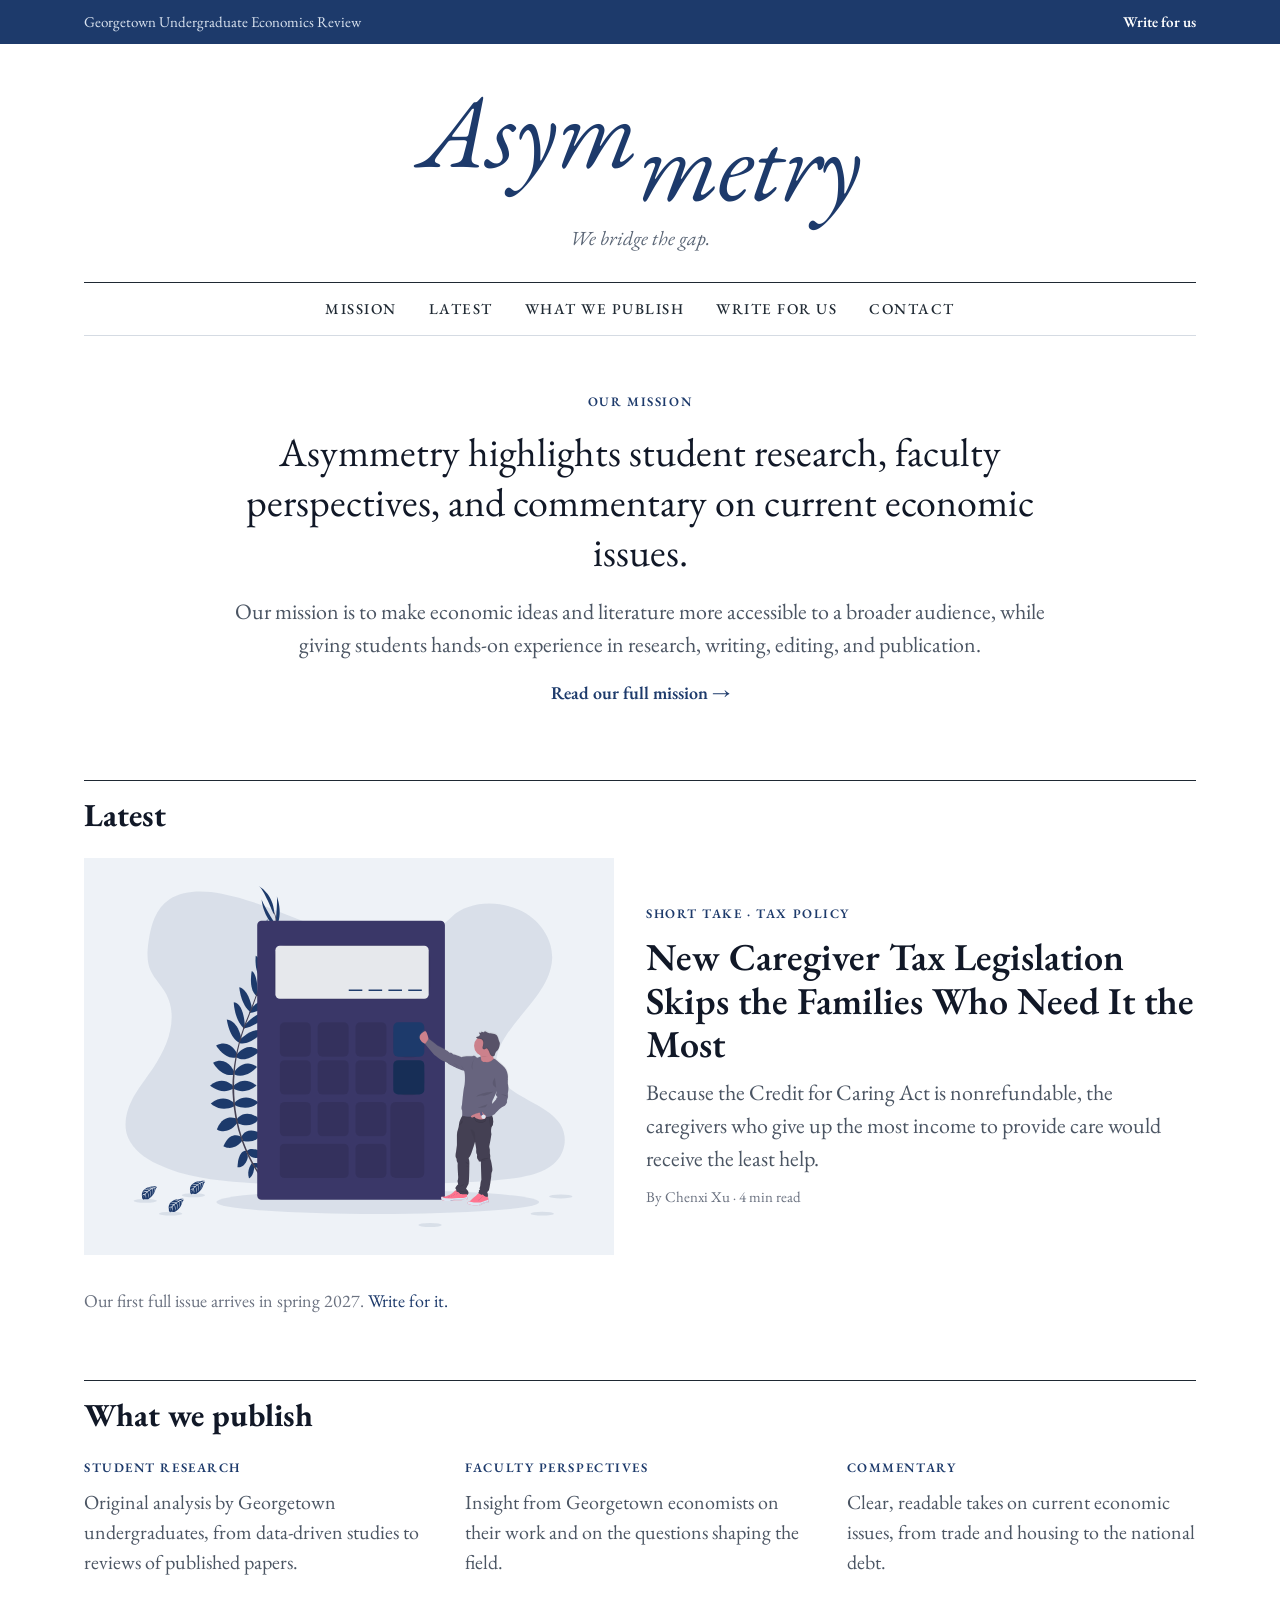
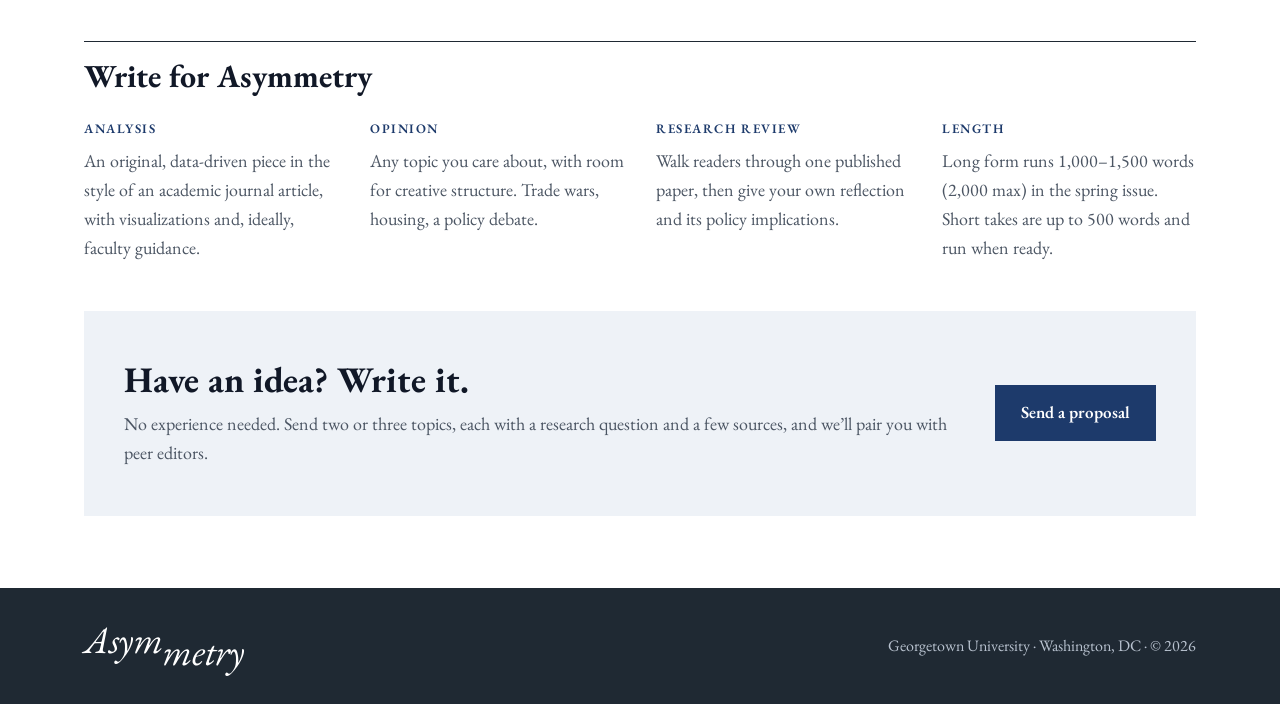
==== commit 962763cb: "Publish Chenxi Xu's caregiver tax credit article; move mission to top of homepage Co-Authored-By: Cl" ====
--- a/index.html
+++ b/index.html
@@ -25,6 +25,7 @@
       <p class="tagline">We bridge the gap.</p>
       <nav class="sections" aria-label="Sections">
         <a href="mission.html">Mission</a>
+        <a href="#latest">Latest</a>
         <a href="#publish">What we publish</a>
         <a href="#write">Write for us</a>
         <a href="contact.html">Contact</a>
@@ -33,19 +34,25 @@
   </header>
 
   <main id="top" class="wrap">
-    <section class="launch">
-      <p class="kicker">Issue one · Spring 2027</p>
-      <h1>Our first issue is on its way.</h1>
-      <p class="dek">Asymmetry is Georgetown’s new undergraduate economics journal. Our writers are drafting now, and the first issue arrives this spring.</p>
-      <a class="btn" href="#write">Write for the first issue</a>
+    <section id="mission" class="mission-top">
+      <p class="kicker"><a href="mission.html">Our mission</a></p>
+      <p class="mission-lede">Asymmetry highlights student research, faculty perspectives, and commentary on current economic issues.</p>
+      <p class="dek">Our mission is to make economic ideas and literature more accessible to a broader audience, while giving students hands-on experience in research, writing, editing, and publication.</p>
+      <a class="text-link" href="mission.html">Read our full mission &rarr;</a>
     </section>
 
-    <section id="mission" class="block about">
-      <h2><a href="mission.html" class="heading-link">Our mission</a></h2>
-      <div class="prose">
-        <p>Asymmetry highlights student research, faculty perspectives, and commentary on current economic issues.</p>
-        <p>Our mission is to make economic ideas and literature more accessible to a broader audience, while giving students hands-on experience in research, writing, editing, and publication.</p>
-      </div>
+    <section id="latest" class="block">
+      <div class="block-head"><h2>Latest</h2></div>
+      <a class="feature" href="articles/caregiver-tax-credit.html">
+        <img class="feature-img" src="assets/img/calculator.svg" alt="Illustration of a person standing beside a giant calculator">
+        <div class="feature-text">
+          <span class="kicker">Short Take · Tax Policy</span>
+          <span class="headline">New Caregiver Tax Legislation Skips the Families Who Need It the Most</span>
+          <span class="dek">Because the Credit for Caring Act is nonrefundable, the caregivers who give up the most income to provide care would receive the least help.</span>
+          <span class="byline">By Chenxi Xu · 4 min read</span>
+        </div>
+      </a>
+      <p class="muted-note">Our first full issue arrives in spring 2027. <a href="#write">Write for it.</a></p>
     </section>
 
     <section id="publish" class="block">
--- a/assets/style.css
+++ b/assets/style.css
@@ -68,6 +68,40 @@
 .pillars { display: grid; grid-template-columns: repeat(auto-fit, minmax(240px, 1fr)); gap: 32px; margin-top: 24px; }
 .pillars p:not(.kicker) { margin: 8px 0 0; color: var(--muted); font-size: 20px; line-height: 1.5; }
 
+/* Homepage mission */
+.mission-top { text-align: center; max-width: 820px; margin: 0 auto; padding: 56px 0 8px; }
+.mission-top .kicker a { color: inherit; }
+.mission-lede { font-size: clamp(28px, 4vw, 40px); line-height: 1.25; color: var(--ink); margin: 14px 0 18px; }
+.mission-top .dek { margin: 0 auto 18px; }
+.text-link { font-weight: 600; font-size: 18px; }
+
+/* Featured article */
+.feature { display: flex; flex-wrap: wrap; gap: 32px; align-items: center; margin-top: 24px; color: inherit; }
+.feature:hover { text-decoration: none; }
+.feature:hover .headline { color: var(--navy); text-decoration: underline; text-decoration-thickness: 1px; text-underline-offset: 4px; }
+.feature-img { flex: 1 1 360px; min-width: 0; max-width: 100%; background: var(--wash); padding: 28px; aspect-ratio: 4 / 3; object-fit: contain; }
+.feature-text { flex: 1 1 380px; min-width: 0; display: flex; flex-direction: column; gap: 10px; }
+.feature .headline { font-size: clamp(28px, 3.4vw, 38px); font-weight: 600; line-height: 1.15; margin: 0; }
+.feature .dek { margin: 0; }
+.muted-note { margin: 32px 0 0; color: var(--soft); }
+
+/* Article page */
+.article { max-width: 720px; margin: 0 auto; padding-top: 40px; }
+.article-figure { margin: 0 0 32px; }
+.article-figure img { display: block; width: 100%; background: var(--wash); padding: 32px; aspect-ratio: 16 / 9; object-fit: contain; }
+.article-figure figcaption { margin-top: 8px; font-size: 15px; color: var(--soft); }
+.article h1 { font-size: clamp(34px, 5vw, 48px); margin: 8px 0 14px; }
+.article .dek { font-style: italic; }
+.article .byline { margin: 16px 0 0; padding-bottom: 24px; border-bottom: 1px solid var(--line); }
+.article-body { font-size: 21px; line-height: 1.7; color: #2d3642; padding-top: 12px; }
+.article-body p { margin: 0 0 1.1em; }
+.article-body sup a { text-decoration: none; padding: 0 1px; }
+.notes { margin-top: 40px; border-top: 1px solid var(--charcoal); padding-top: 16px; font-size: 16px; color: var(--muted); }
+.notes h2 { font-size: 24px; margin: 0 0 12px; }
+.notes ol { padding-left: 22px; margin: 0; }
+.notes li { margin-bottom: 10px; overflow-wrap: anywhere; }
+.back-link { display: inline-block; margin-top: 32px; font-weight: 600; }
+
 /* Heading that links to its own page */
 .heading-link { color: inherit; text-decoration: underline; text-decoration-thickness: 1px; text-underline-offset: 6px; text-decoration-color: var(--line); }
 .heading-link:hover { color: var(--navy); text-decoration-color: var(--navy); }
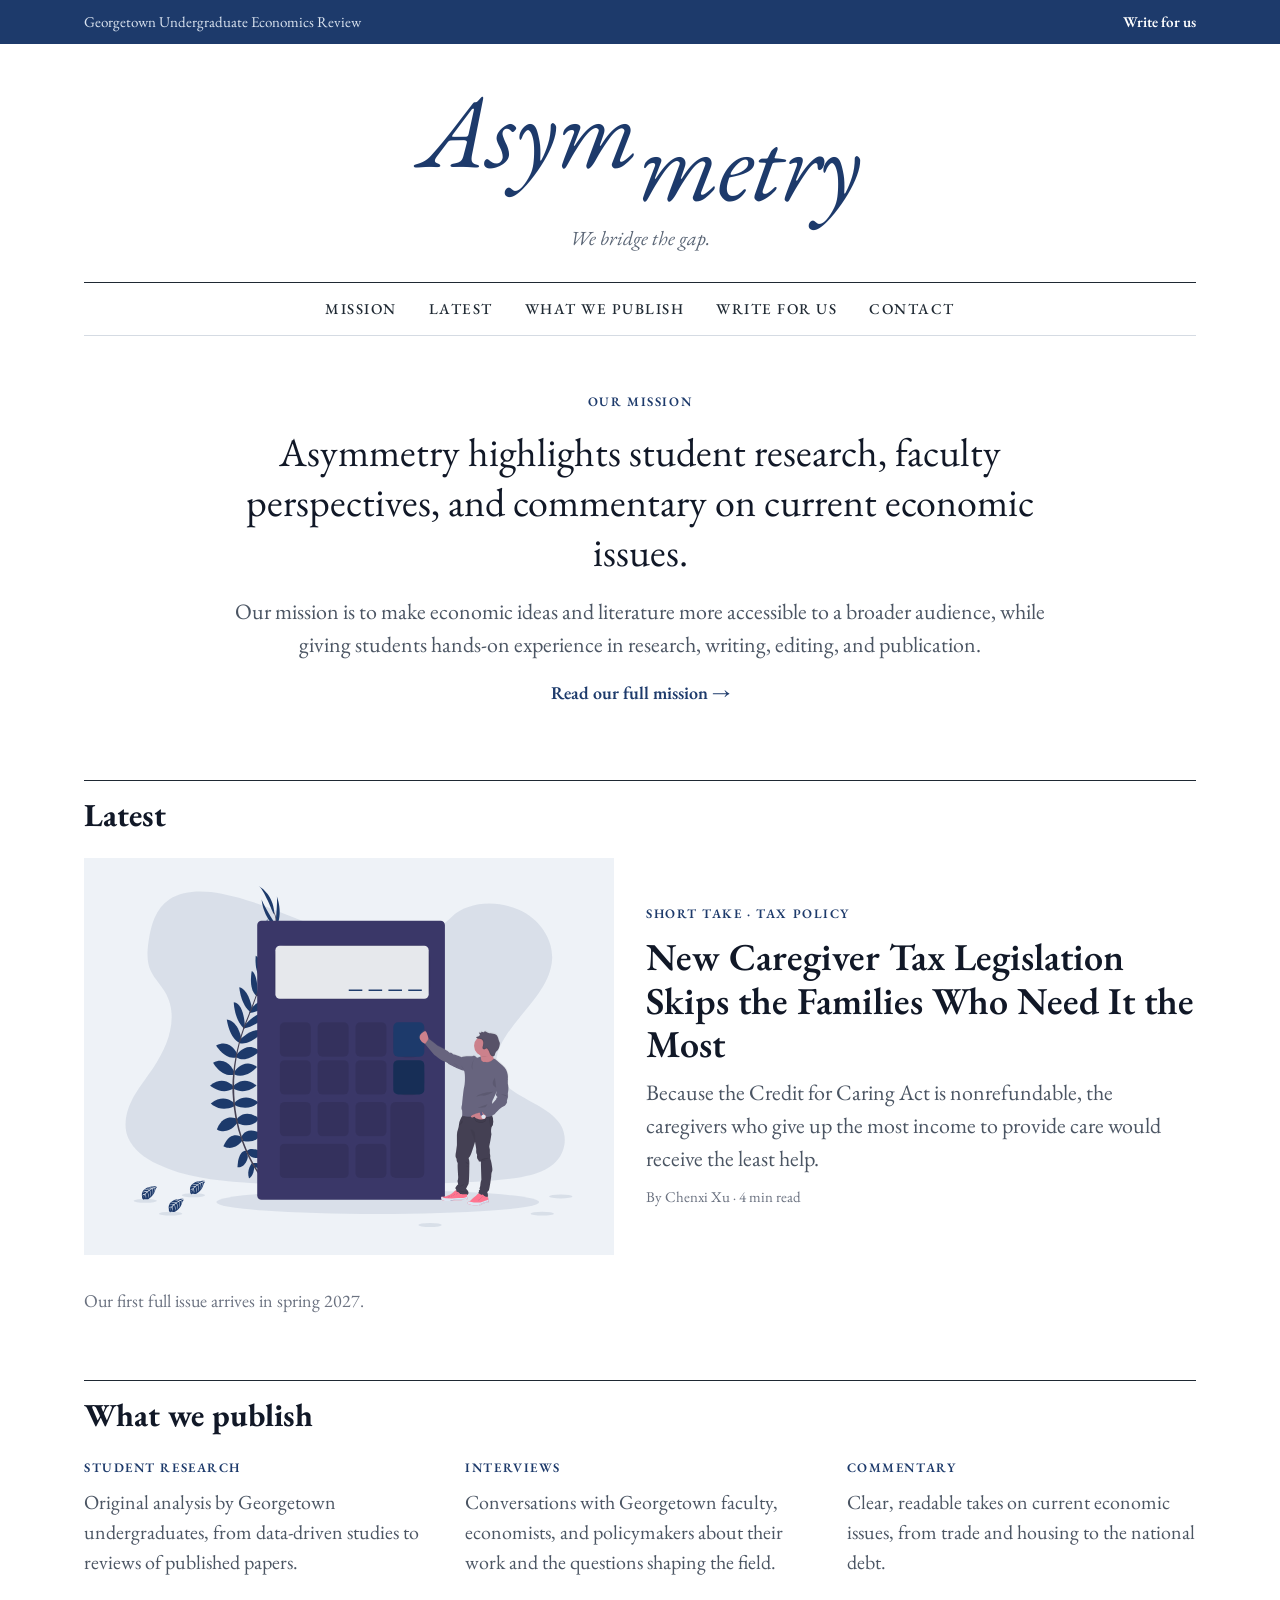
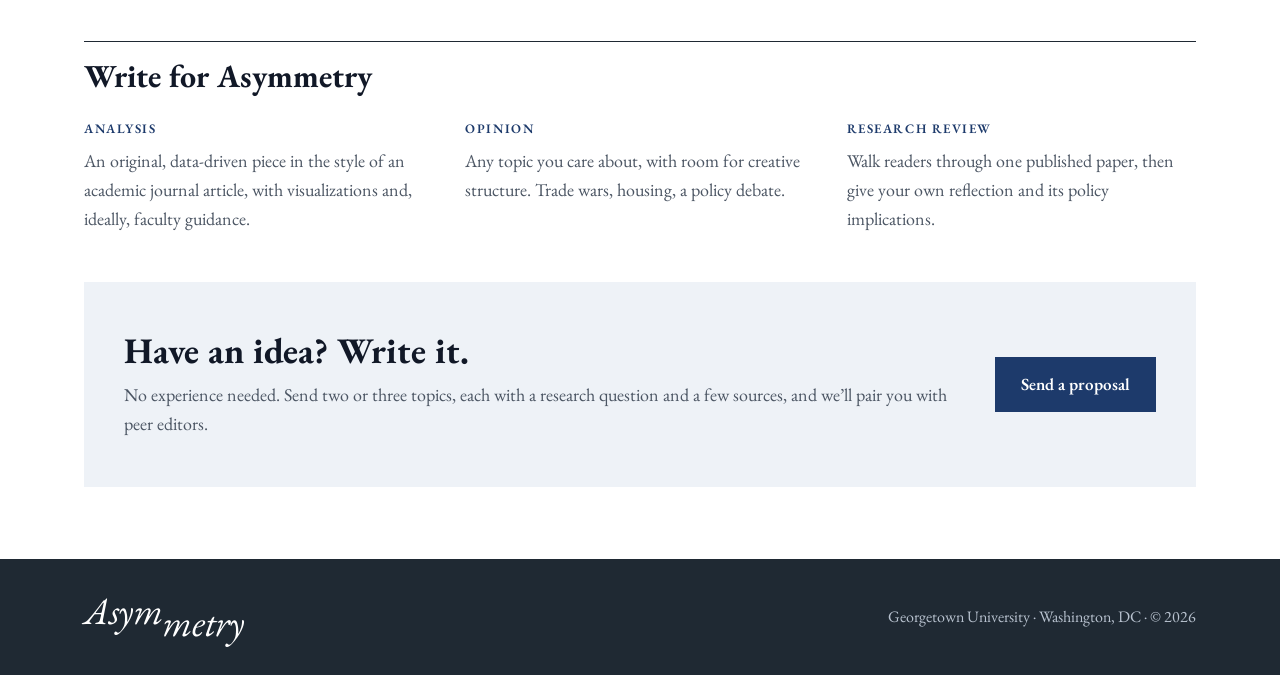
==== commit f2502830: "Homepage: drop length column and write-for-it link, rename faculty perspectives to interviews Co-Aut" ====
--- a/index.html
+++ b/index.html
@@ -52,7 +52,7 @@
           <span class="byline">By Chenxi Xu · 4 min read</span>
         </div>
       </a>
-      <p class="muted-note">Our first full issue arrives in spring 2027. <a href="#write">Write for it.</a></p>
+      <p class="muted-note">Our first full issue arrives in spring 2027.</p>
     </section>
 
     <section id="publish" class="block">
@@ -63,8 +63,8 @@
           <p>Original analysis by Georgetown undergraduates, from data-driven studies to reviews of published papers.</p>
         </div>
         <div>
-          <p class="kicker">Faculty perspectives</p>
-          <p>Insight from Georgetown economists on their work and on the questions shaping the field.</p>
+          <p class="kicker">Interviews</p>
+          <p>Conversations with Georgetown faculty, economists, and policymakers about their work and the questions shaping the field.</p>
         </div>
         <div>
           <p class="kicker">Commentary</p>
@@ -88,10 +88,6 @@
           <p class="kicker">Research Review</p>
           <p>Walk readers through one published paper, then give your own reflection and its policy implications.</p>
         </div>
-        <div>
-          <p class="kicker">Length</p>
-          <p>Long form runs 1,000–1,500 words (2,000 max) in the spring issue. Short takes are up to 500 words and run when ready.</p>
-        </div>
       </div>
       <div class="cta">
         <div>
